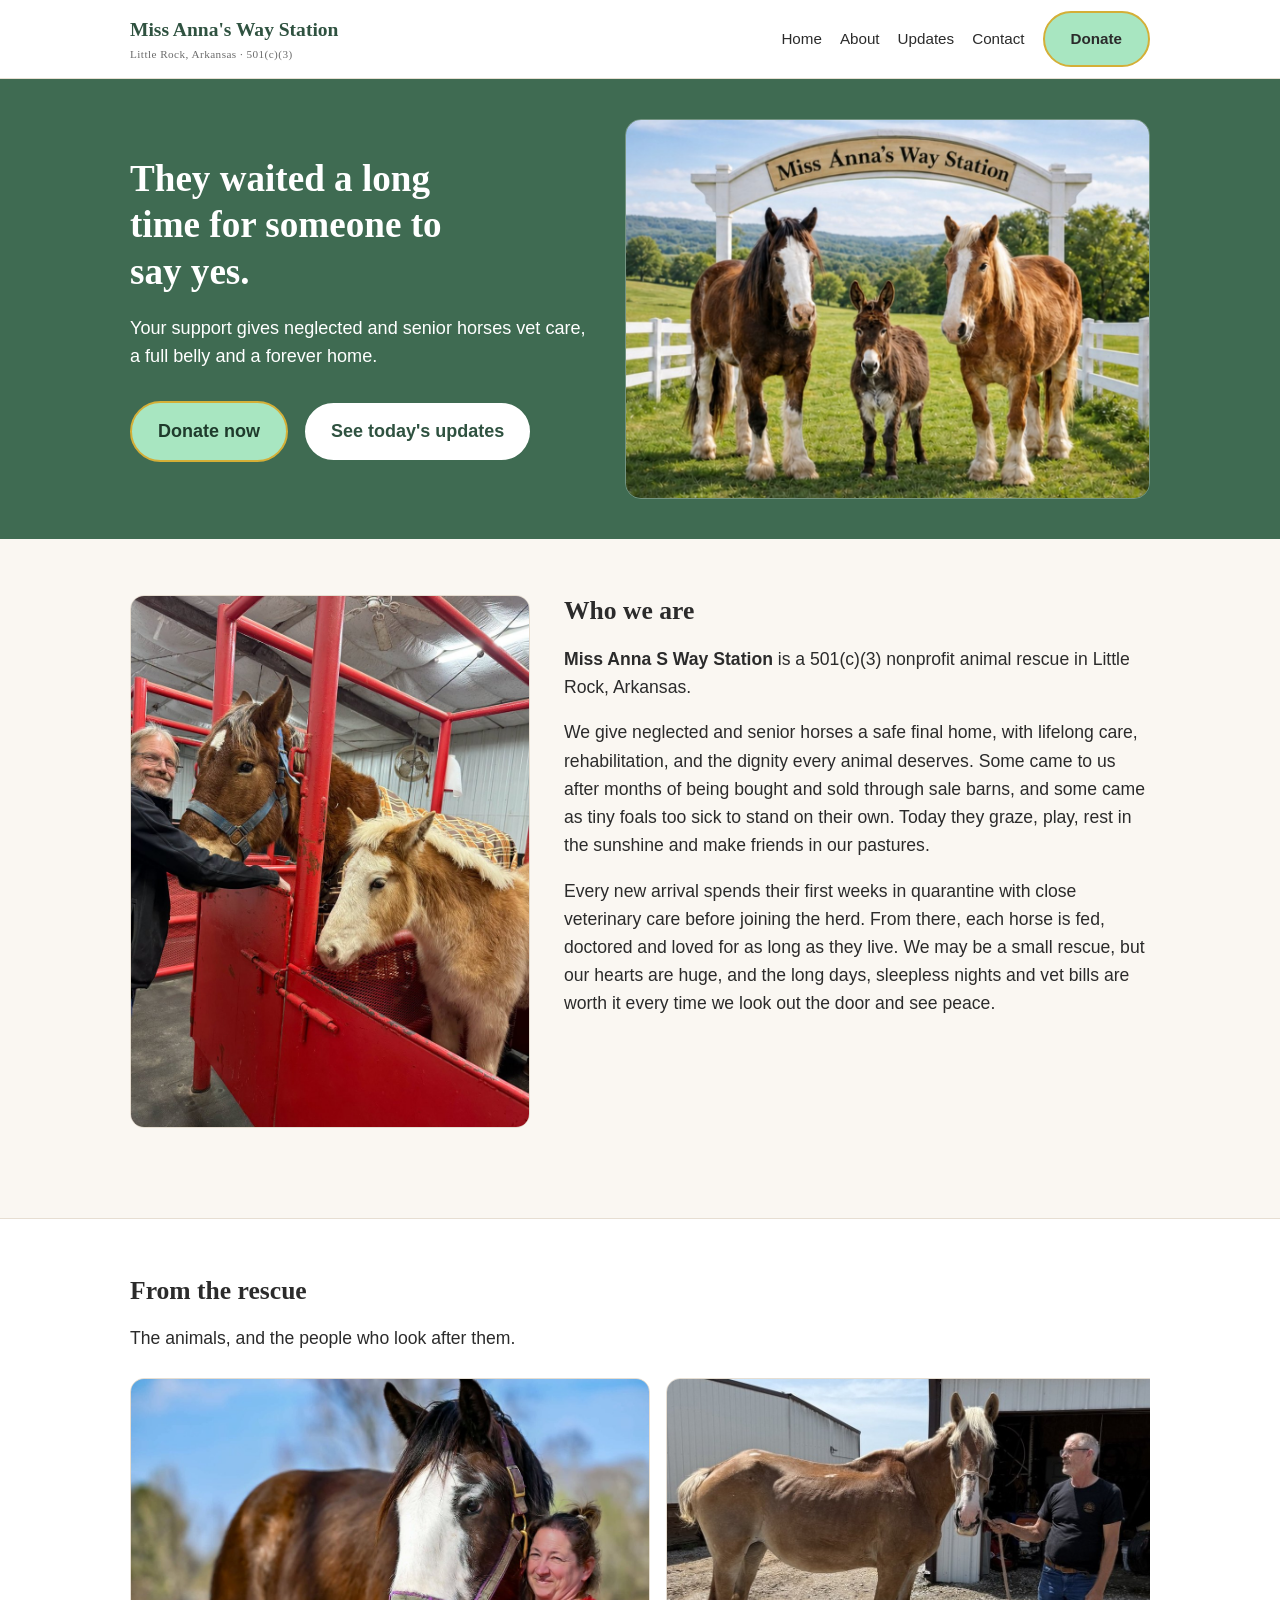
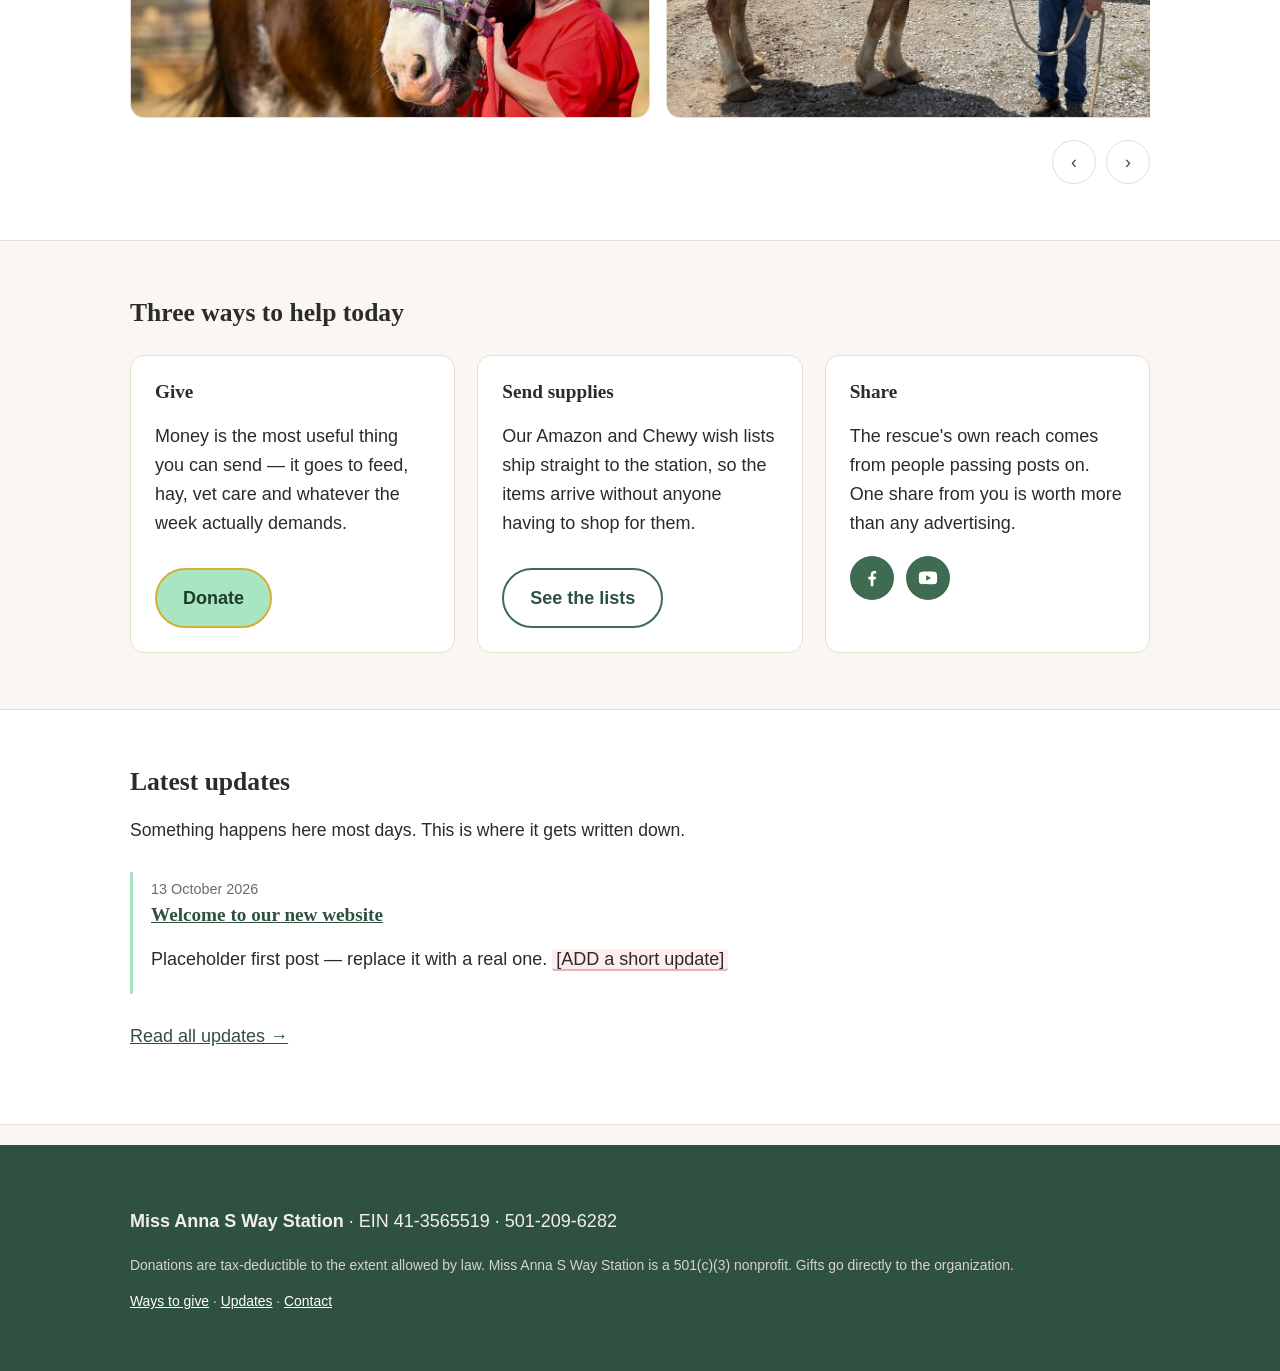
==== index.html @ 7ca81d68 "Add YouTube icon to Share card" ====
<!DOCTYPE html>
<html lang="en">
<head>
<meta charset="utf-8">
<meta name="viewport" content="width=device-width, initial-scale=1">
<title>Miss Anna's Way Station - animal rescue in Little Rock, Arkansas</title>
<meta name="description" content="Miss Anna's Way Station is a 501(c)(3) nonprofit animal rescue in Little Rock, Arkansas. Donate, send supplies, or follow our daily updates.">
<meta property="og:type" content="website">
<meta property="og:title" content="Miss Anna's Way Station - animal rescue in Little Rock, Arkansas">
<meta property="og:description" content="Miss Anna's Way Station is a 501(c)(3) nonprofit animal rescue in Little Rock, Arkansas. Donate, send supplies, or follow our daily updates.">
<meta property="og:image" content="https://missannaswaystation.github.io/missannaswaystation/assets/photos/hero-1800.jpg">
<meta property="og:url" content="https://missannaswaystation.github.io/missannaswaystation/index.html">
<meta name="twitter:card" content="summary_large_image">
<link rel="stylesheet" href="assets/style.css">
</head>
<body>

<header class="site">
  <div class="wrap">
    <a class="brand" href="index.html">Miss Anna's Way Station
      <small>Little Rock, Arkansas &middot; 501(c)(3)</small></a>
    <nav class="main">
      <a href="index.html">Home</a>
      <a href="about.html">About</a>
      <a href="updates.html">Updates</a>
      <a href="contact.html">Contact</a>
      <a class="btn btn-donate" href="https://www.paypal.com/donate/?hosted_button_id=DY4ASRAAML26Q">Donate</a>
    </nav>
  </div>
</header>

<div class="hero">
  <div class="wrap hero-grid">
    <div class="hero-copy">
      <h1>They waited a long time for someone to say yes.</h1>
      <p>Your support gives neglected and senior horses vet care, a full belly and a forever home.</p>
      <a class="btn btn-donate" href="https://www.paypal.com/donate/?hosted_button_id=DY4ASRAAML26Q">Donate now</a>
      <a class="btn btn-ghost" href="updates.html">See today's updates</a>
    </div>
    <div class="hero-art">
      <img src="assets/photos/hero-art-1200.jpg"
           srcset="assets/photos/hero-art-600.jpg 600w, assets/photos/hero-art-1200.jpg 1200w"
           sizes="(max-width:820px) 100vw, 55vw" width="1200" height="797"
           alt="The station's gateway: two horses and a miniature donkey standing in front of a white
           archway with a sign that reads Miss Anna's Way Station">
    </div>
  </div>
</div>

<section>
  <div class="wrap">
    <div class="split">
      <img src="assets/photos/at-the-barn-with-the-horses.jpg" width="900" height="1200"
           alt="A man smiling beside two horses inside a red pen in the barn - a brown horse in a blue
           halter and a cream-coloured foal wearing a blanket" loading="lazy">
      <div>
        <h2>Who we are</h2>
      <p class="lead"><strong>Miss Anna S Way Station</strong> is a 501(c)(3) nonprofit animal rescue
      in Little Rock, Arkansas.</p>
      <p class="lead">We give neglected and senior horses a safe final home, with lifelong
      care, rehabilitation, and the dignity every animal deserves. Some came to us after months of being
      bought and sold through sale barns, and some came as tiny foals too sick to stand on their own. Today
      they graze, play, rest in the sunshine and make friends in our pastures.</p>
      <p class="lead">Every new arrival spends their first weeks in quarantine with close veterinary care
      before joining the herd. From there, each horse is fed, doctored and loved for as long as they live.
      We may be a small rescue, but our hearts are huge, and the long days, sleepless nights and vet bills
      are worth it every time we look out the door and see peace.</p>
      </div>
    </div>
  </div>
</section>

<section class="alt">
  <div class="wrap">
    <h2>From the rescue</h2>
    <p class="lead">The animals, and the people who look after them.</p>
    <div class="carousel">
  <div class="rail" id="rail">
    <img src="assets/photos/founder-and-horse.jpg"
         alt="A woman in a red shirt smiling cheek to cheek with a large brown and white horse wearing a purple halter, on a sunny autumn day"
         style="object-position:center 35%" loading="lazy">
    <img src="assets/photos/horse-and-handler.jpg"
         alt="A man in a black shirt holding a lead rope beside a large chestnut draft horse with a flaxen mane, on gravel in front of a metal barn"
         loading="lazy">
    <img src="assets/photos/grazing-in-the-pasture.jpg"
         alt="A chestnut horse with a pale mane grazing head-down in a green pasture, with a white fence and trees behind and a second horse walking out of frame"
         loading="lazy">
    <img src="assets/photos/donkey-selfie.jpg"
         alt="A woman smiling beside a brown donkey with a white muzzle and long upright ears, photographed against a clear blue sky"
         loading="lazy">
    <img src="assets/photos/draft-horse-portrait.jpg"
         alt="A dark brown horse with a wide white face and feathered white legs standing in a paddock, looking at the camera, with a donkey grazing in the background"
         loading="lazy">
    <img src="assets/photos/donkey-feeding.jpg"
         alt="A shaggy grey donkey eating from the ground beside a black feed tub, with a horse's legs nearby"
         loading="lazy">
    <img src="assets/photos/man-and-draft-horse-at-the-barn.jpg"
         alt="A man standing beside a large dark brown draft horse with a white face and feathered legs, in front of a corrugated barn"
         loading="lazy">
    <img src="assets/photos/horse-at-the-fence.jpg"
         alt="A big brown and white draft horse wearing a purple halter, leaning its head over a white fence on a bright day"
         loading="lazy">
    <img src="assets/photos/girl-and-draft-horse.jpg"
         alt="A young woman holding a lead rope beside a large dark brown draft horse with white legs, in golden late-afternoon light beside a pond"
         loading="lazy">
    <img src="assets/photos/feeding-time-in-the-pasture.jpg"
         alt="Two horses grazing in a green pasture while a man in a blue shirt walks behind them carrying a lead rope"
         loading="lazy">
  </div>
  <div class="rail-nav">
    <button type="button" aria-label="Previous photo" onclick="railBy(-1)">&#8249;</button>
    <button type="button" aria-label="Next photo" onclick="railBy(1)">&#8250;</button>
  </div>
</div>
<script>
function railBy(dir){
  var r = document.getElementById('rail');
  var step = r.querySelector('img') ? r.querySelector('img').clientWidth + 16 : 400;
  r.scrollBy({left: dir * step, behavior: 'smooth'});
}
</script>
  </div>
</section>

<section>
  <div class="wrap">
    <h2>Three ways to help today</h2>
    <div class="cards">
      <div class="card">
        <h3>Give</h3>
        <p>Money is the most useful thing you can send &mdash; it goes to feed, hay, vet care and
        whatever the week actually demands.</p>
        <a class="btn btn-donate" href="https://www.paypal.com/donate/?hosted_button_id=DY4ASRAAML26Q">Donate</a>
      </div>
      <div class="card">
        <h3>Send supplies</h3>
        <p>Our Amazon and Chewy wish lists ship straight to the station, so the items arrive
        without anyone having to shop for them.</p>
        <a class="btn btn-ghost" href="donate.html">See the lists</a>
      </div>
      <div class="card">
        <h3>Share</h3>
        <p>The rescue's own reach comes from people passing posts on. One share from you is worth
        more than any advertising.</p>
        <div class="social" style="display:flex;gap:12px;margin-top:12px">
          <a href="https://www.facebook.com/profile.php?id=61579479535291" target="_blank" rel="noopener" aria-label="Miss Anna's Way Station on Facebook"
             style="display:inline-flex;align-items:center;justify-content:center;width:44px;height:44px;border-radius:50%;background:var(--sage);color:#fff">
            <svg width="22" height="22" viewBox="0 0 24 24" fill="currentColor" aria-hidden="true"><path d="M13.5 21v-7.5h2.5l.4-3h-2.9V8.7c0-.9.3-1.5 1.5-1.5h1.5V4.5c-.3 0-1.2-.1-2.2-.1-2.2 0-3.7 1.3-3.7 3.8v2.3H8v3h2.6V21h2.9z"/></svg>
          </a>
          <a href="https://www.youtube.com/@MissAnnasWayStation" target="_blank" rel="noopener" aria-label="Miss Anna's Way Station on YouTube"
             style="display:inline-flex;align-items:center;justify-content:center;width:44px;height:44px;border-radius:50%;background:var(--sage);color:#fff">
            <svg width="22" height="22" viewBox="0 0 24 24" fill="currentColor" aria-hidden="true"><path fill-rule="evenodd" d="M21.6 7.2a2.5 2.5 0 0 0-1.8-1.8C18.2 5 12 5 12 5s-6.2 0-7.8.4a2.5 2.5 0 0 0-1.8 1.8C2 8.8 2 12 2 12s0 3.2.4 4.8a2.5 2.5 0 0 0 1.8 1.8C5.8 19 12 19 12 19s6.2 0 7.8-.4a2.5 2.5 0 0 0 1.8-1.8c.4-1.6.4-4.8.4-4.8s0-3.2-.4-4.8zM10 15.1V8.9l5.3 3.1L10 15.1z"/></svg>
          </a>
        </div>
      </div>
    </div>
  </div>
</section>

<section class="alt">
  <div class="wrap">
    <h2>Latest updates</h2>
    <p class="lead">Something happens here most days. This is where it gets written down.</p>
    <div class="post">
      <time datetime="2026-10-13">13 October 2026</time>
      <h3><a href="updates/2026-10-13-welcome.html">Welcome to our new website</a></h3>
      <p>Placeholder first post &mdash; replace it with a real one. <span class="editable">[ADD a
      short update]</span></p>
    </div>
    <p><a href="updates.html">Read all updates &rarr;</a></p>
  </div>
</section>


<footer class="site">
  <div class="wrap">
    <p><strong>Miss Anna S Way Station</strong> &middot; EIN 41-3565519 &middot; 501-209-6282</p>
    <p class="small">Donations are tax-deductible to the extent allowed by law. Miss Anna S Way Station is a
    501(c)(3) nonprofit. Gifts go directly to the organization.</p>
    <p class="small"><a href="donate.html">Ways to give</a> &middot;
    <a href="updates.html">Updates</a> &middot; <a href="contact.html">Contact</a></p>
  </div>
</footer>

</body>
</html>
---- assets/style.css ----
/* Miss Anna's Way Station - one stylesheet for the whole site.
   Colours: sage green + mint on cream. Edit the values below to re-skin. */
:root{
  --sage:#3f6b52; --sage-dark:#2f5240; --clay:#a8e6c1; --clay-dark:#8fd9ad;
  --cream:#faf7f2; --ink:#2b2b2b; --muted:#6b6b6b; --line:#e6ded2;
}
*{box-sizing:border-box}
body{margin:0;background:var(--cream);color:var(--ink);font-size:18px;line-height:1.6;
  font-family:-apple-system,"Segoe UI",Roboto,Helvetica,Arial,sans-serif}
h1,h2,h3{font-family:Georgia,Cambria,serif;line-height:1.25;margin:0 0 .5em}
h1{font-size:2.1rem} h2{font-size:1.6rem} h3{font-size:1.2rem}
a{color:var(--sage-dark)}
img{max-width:100%}
.wrap{max-width:1060px;margin:0 auto;padding:0 20px}
header.site{position:sticky;top:0;z-index:50;background:#fff;border-bottom:1px solid var(--line)}
header.site .wrap{display:flex;align-items:center;gap:18px;flex-wrap:wrap;min-height:78px}
.brand{margin-right:auto;text-decoration:none;color:var(--sage-dark);font-family:Georgia,serif;
  font-size:1.22rem;font-weight:700}
.brand small{display:block;font:inherit;font-size:.7rem;font-weight:400;color:var(--muted);letter-spacing:.04em}
nav.main{display:flex;align-items:center;gap:18px;flex-wrap:wrap}
nav.main a{text-decoration:none;color:var(--ink);font-size:.95rem}
nav.main a:hover{color:var(--sage)}
.btn{display:inline-block;padding:14px 26px;border-radius:999px;text-decoration:none;
  font-weight:700;border:2px solid transparent}
.btn-donate{background:var(--clay);color:#1f3b2c;border-color:#d4af37}
.btn-donate:hover{background:var(--clay-dark)}
.btn-ghost{border-color:var(--sage);color:var(--sage-dark);background:#fff}
.hero{background:var(--sage);color:#fff;padding:40px 0}
.hero-grid{display:grid;grid-template-columns:minmax(300px,45%) 1fr;gap:36px;align-items:center}
.hero-art img{display:block;width:100%;height:clamp(260px,30vw,380px);object-fit:cover;
  object-position:right center;border-radius:16px;border:1px solid rgba(255,255,255,.28)}
@media(max-width:820px){.hero-grid{grid-template-columns:1fr;gap:24px}.hero-art img{height:auto}.hero-art{order:-1}}
.hero h1{color:#fff;font-size:clamp(1.7rem,2.9vw,2.4rem);max-width:20ch}
.hero p{font-size:1.13rem;max-width:48ch}
.hero .btn{margin-top:12px;margin-right:10px}
section{padding:56px 0}
section.alt{background:#fff;border-top:1px solid var(--line);border-bottom:1px solid var(--line)}
.lead{font-size:1.1rem;max-width:62ch}
.split{display:grid;grid-template-columns:minmax(240px,400px) 1fr;gap:34px;align-items:start;margin-bottom:34px}
.split img{width:100%;height:auto;border-radius:14px;border:1px solid var(--line)}
@media(max-width:780px){.split{grid-template-columns:1fr}}
.cards{display:grid;gap:22px;margin-top:26px;grid-template-columns:repeat(auto-fit,minmax(250px,1fr))}
.card{background:#fff;border:1px solid var(--line);border-radius:14px;padding:24px}
.card .btn{margin-top:12px}
.carousel{margin-top:26px}
.rail{display:flex;gap:16px;overflow-x:auto;padding-bottom:10px;scroll-snap-type:x mandatory}
.rail img{flex:0 0 auto;width:min(78vw,520px);height:340px;object-fit:cover;border-radius:14px;
  border:1px solid var(--line);background:#e9e2d6;scroll-snap-align:start}
.rail-nav{display:flex;justify-content:flex-end;gap:10px;margin-top:12px}
.rail-nav button{width:44px;height:44px;border-radius:50%;border:1px solid var(--line);background:#fff;
  color:var(--sage-dark);font-size:1.1rem;cursor:pointer}
.give{display:grid;gap:18px;margin-top:24px}
.give-item{display:grid;gap:16px;align-items:center;grid-template-columns:1fr auto;background:#fff;
  border:1px solid var(--line);border-radius:14px;padding:24px}
.give-item p{margin:.3em 0 0;color:var(--muted);font-size:.97rem}
.give-item .tag{font-size:.78rem;text-transform:uppercase;letter-spacing:.08em;color:var(--clay)}
@media(max-width:640px){.hero h1{font-size:2rem}.give-item{grid-template-columns:1fr}}
.post{border-left:3px solid var(--clay);padding:2px 0 2px 18px;margin:28px 0}
.post time{color:var(--muted);font-size:.9rem}
footer.site{background:var(--sage-dark);color:#f3efe7;padding:44px 0;margin-top:20px}
footer.site a{color:#fff}
footer.site .small{font-size:.87rem;color:#d9d3c7}
.note{background:#fff6ea;border:1px solid #f0d9bd;border-radius:12px;padding:16px 18px;
  color:#6a4a24;font-size:.92rem;margin:20px 0}
/* anything wrapped in .editable is wording we still need from the organization.
   It shows up pink so it is impossible to publish by accident. */
.editable{background:#ffecec;border-bottom:2px solid #e3b3b3;border-radius:3px;padding:0 4px}
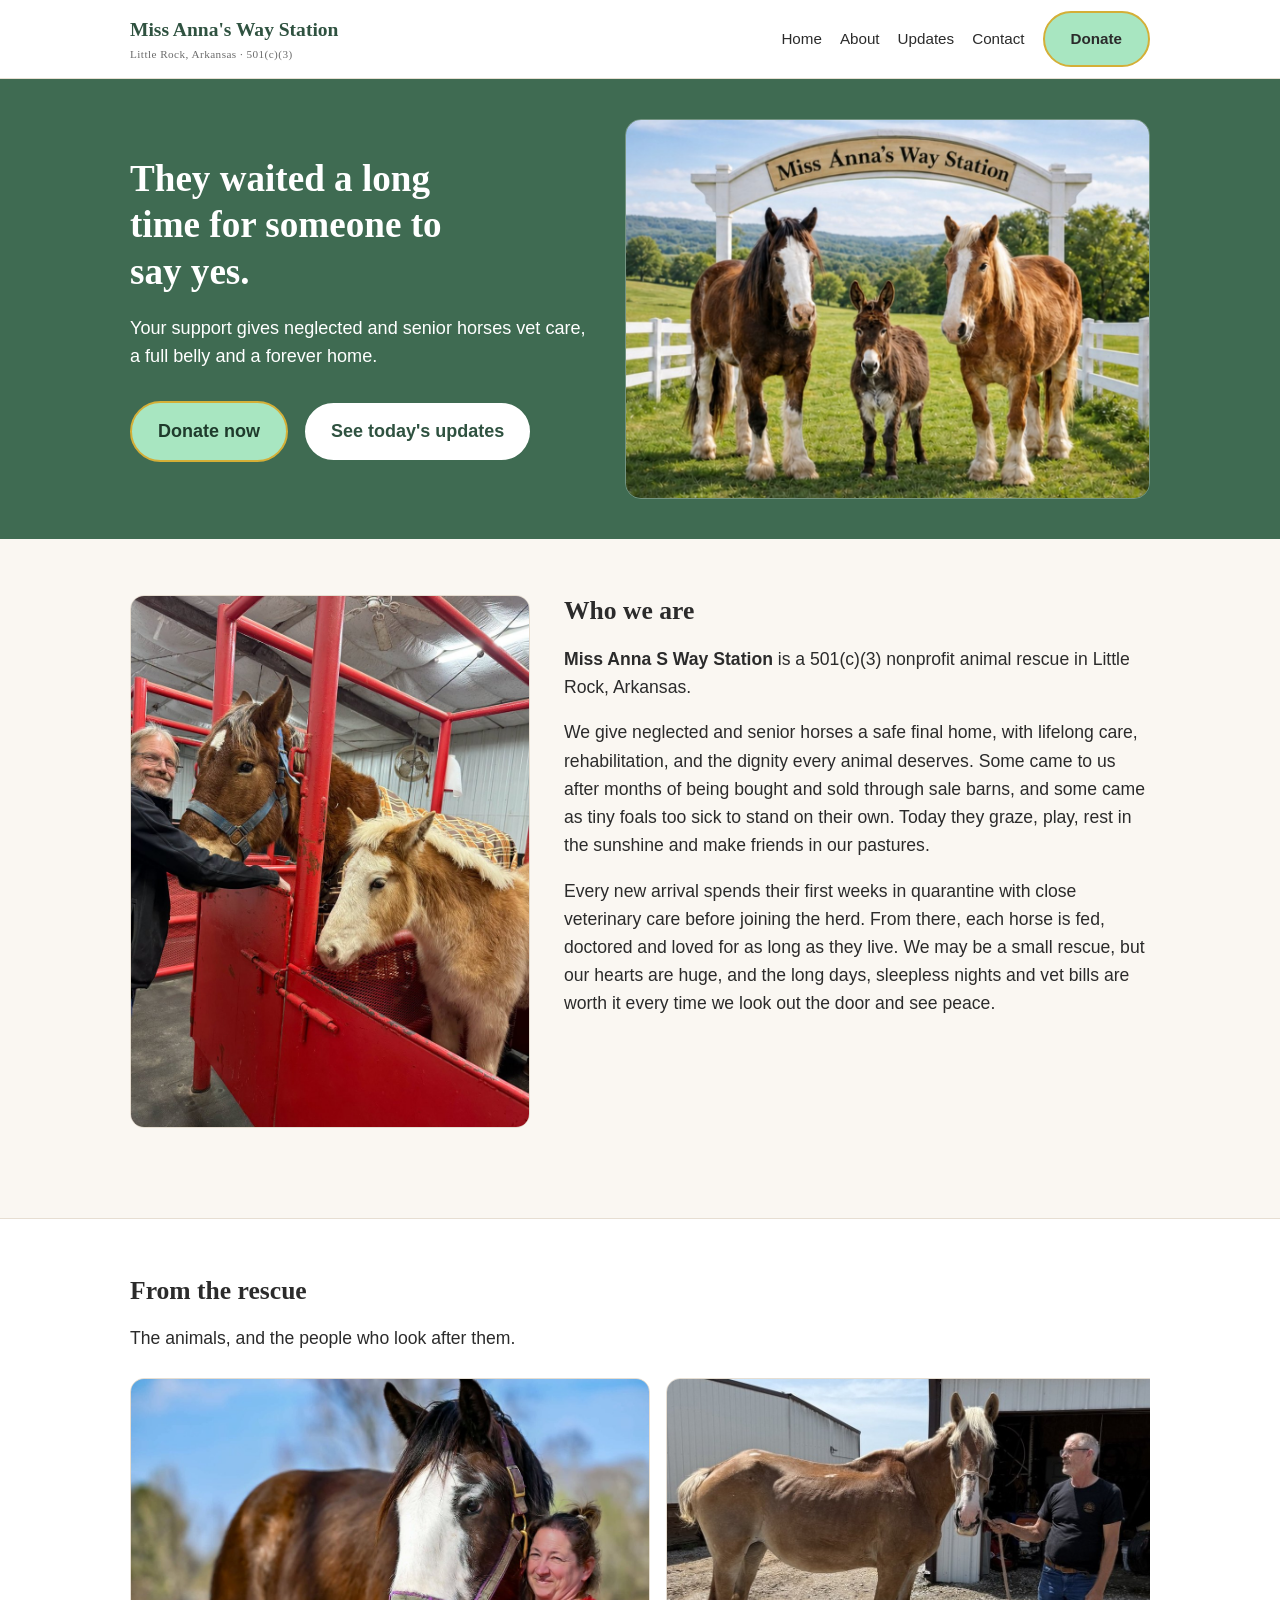
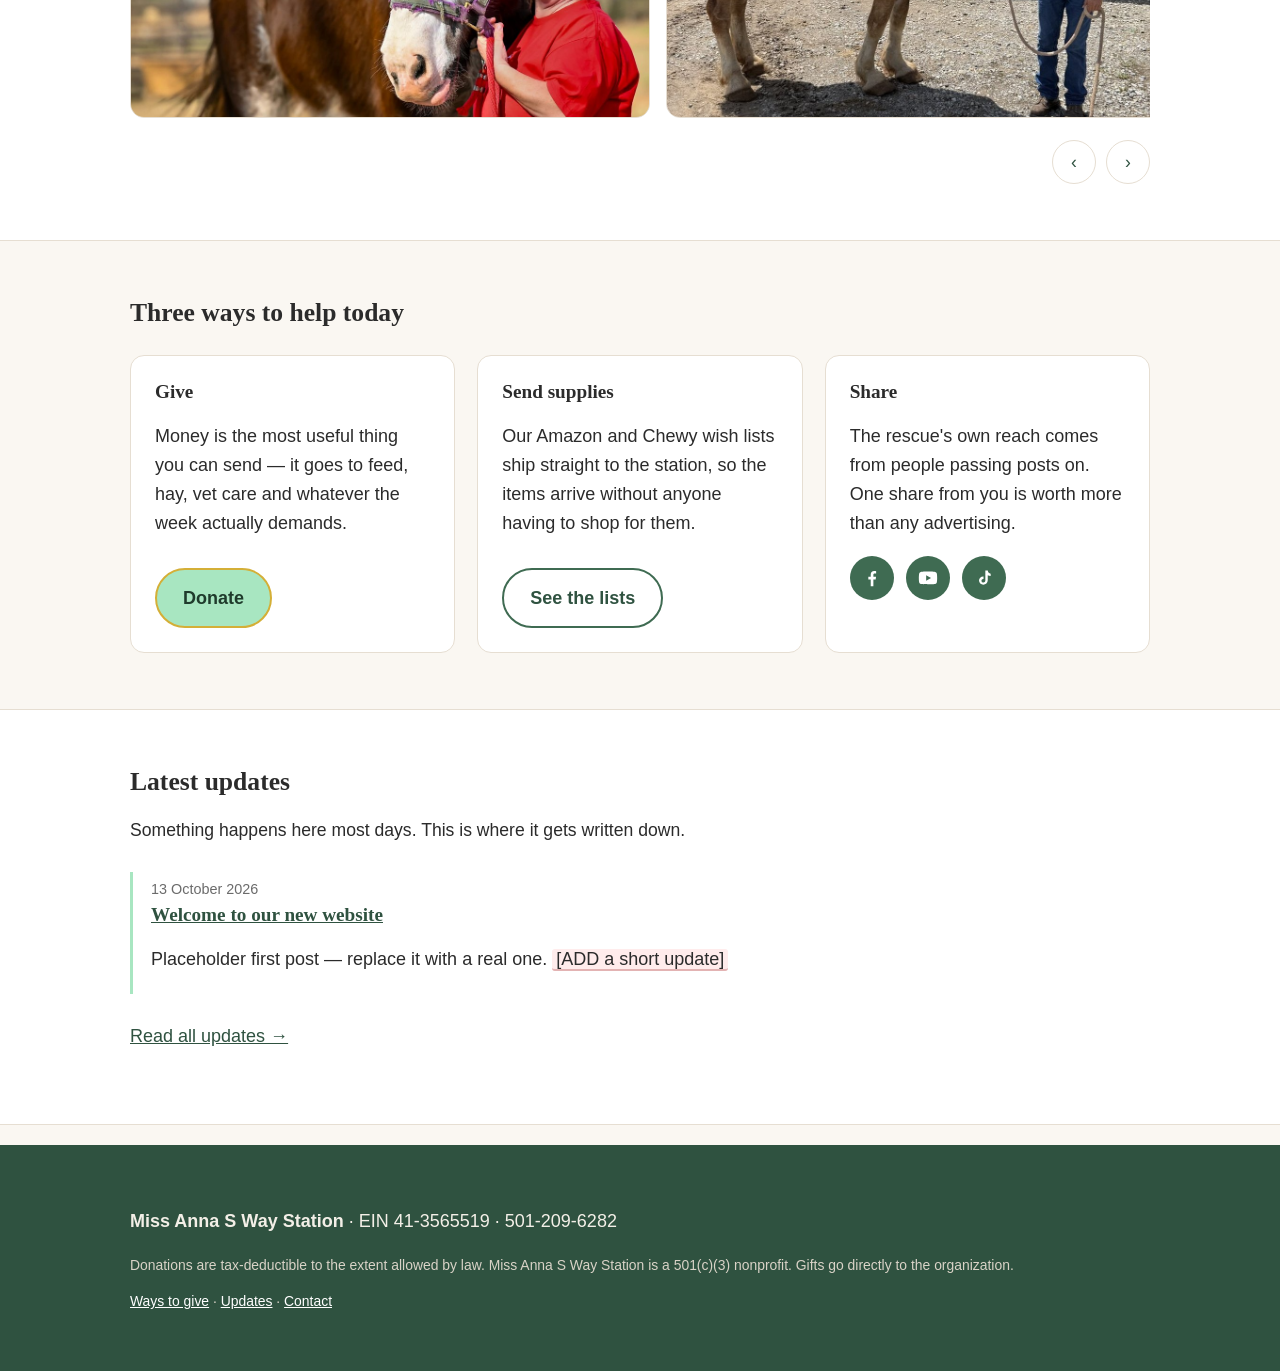
==== commit a03ea0ae: "Add TikTok icon to Share card" ====
--- a/index.html
+++ b/index.html
@@ -151,6 +151,10 @@
              style="display:inline-flex;align-items:center;justify-content:center;width:44px;height:44px;border-radius:50%;background:var(--sage);color:#fff">
             <svg width="22" height="22" viewBox="0 0 24 24" fill="currentColor" aria-hidden="true"><path fill-rule="evenodd" d="M21.6 7.2a2.5 2.5 0 0 0-1.8-1.8C18.2 5 12 5 12 5s-6.2 0-7.8.4a2.5 2.5 0 0 0-1.8 1.8C2 8.8 2 12 2 12s0 3.2.4 4.8a2.5 2.5 0 0 0 1.8 1.8C5.8 19 12 19 12 19s6.2 0 7.8-.4a2.5 2.5 0 0 0 1.8-1.8c.4-1.6.4-4.8.4-4.8s0-3.2-.4-4.8zM10 15.1V8.9l5.3 3.1L10 15.1z"/></svg>
           </a>
+          <a href="https://www.tiktok.com/@missannaswaystation" target="_blank" rel="noopener" aria-label="Miss Anna's Way Station on TikTok"
+             style="display:inline-flex;align-items:center;justify-content:center;width:44px;height:44px;border-radius:50%;background:var(--sage);color:#fff">
+            <svg width="20" height="20" viewBox="0 0 24 24" fill="currentColor" aria-hidden="true"><path d="M16.5 3c.3 2.1 1.6 3.6 3.5 3.8v2.9c-1.3 0-2.5-.4-3.5-1v6.1c0 3.1-2.5 5.2-5.3 5.2S6 17.9 6 15.1s2.4-5.1 5.4-4.9v3a2.2 2.2 0 0 0-2.5 2 2.3 2.3 0 0 0 2.4 2.2c1.3 0 2.3-1 2.3-2.4V3h2.9z"/></svg>
+          </a>
         </div>
       </div>
     </div>
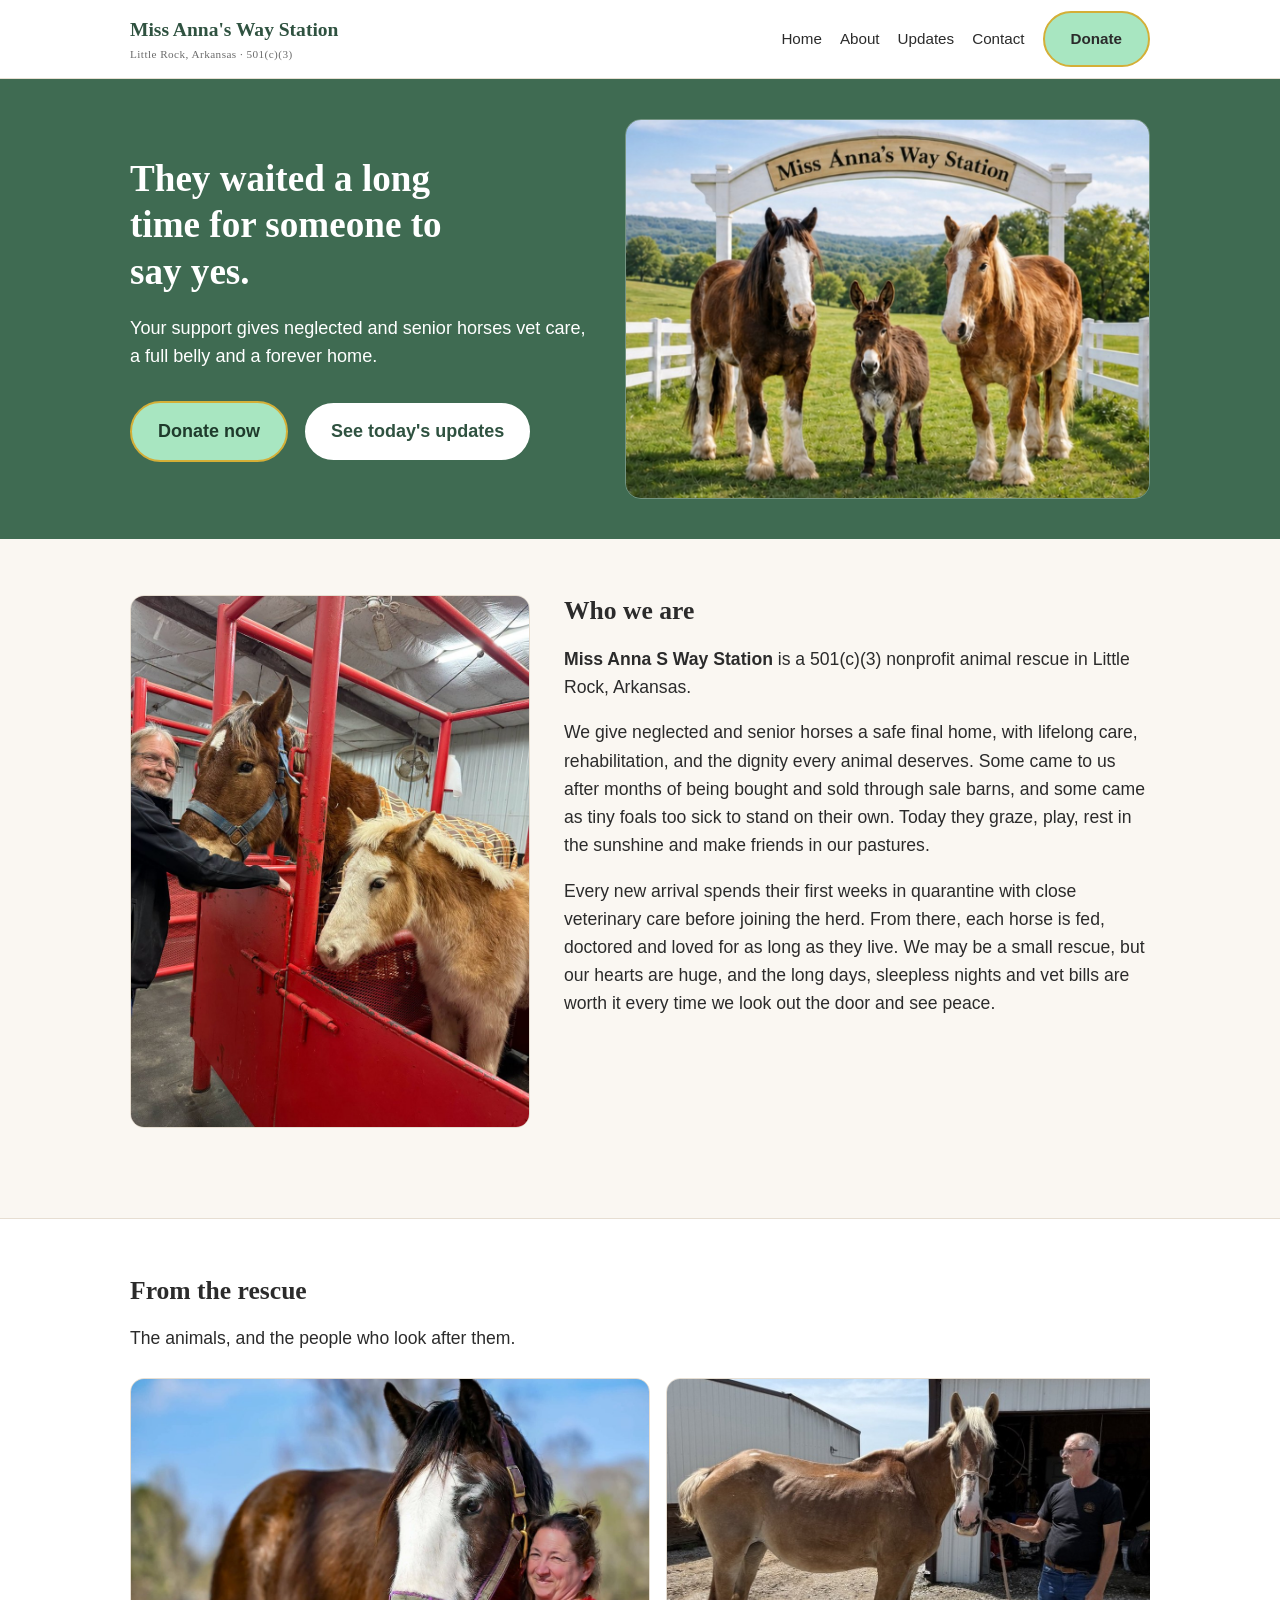
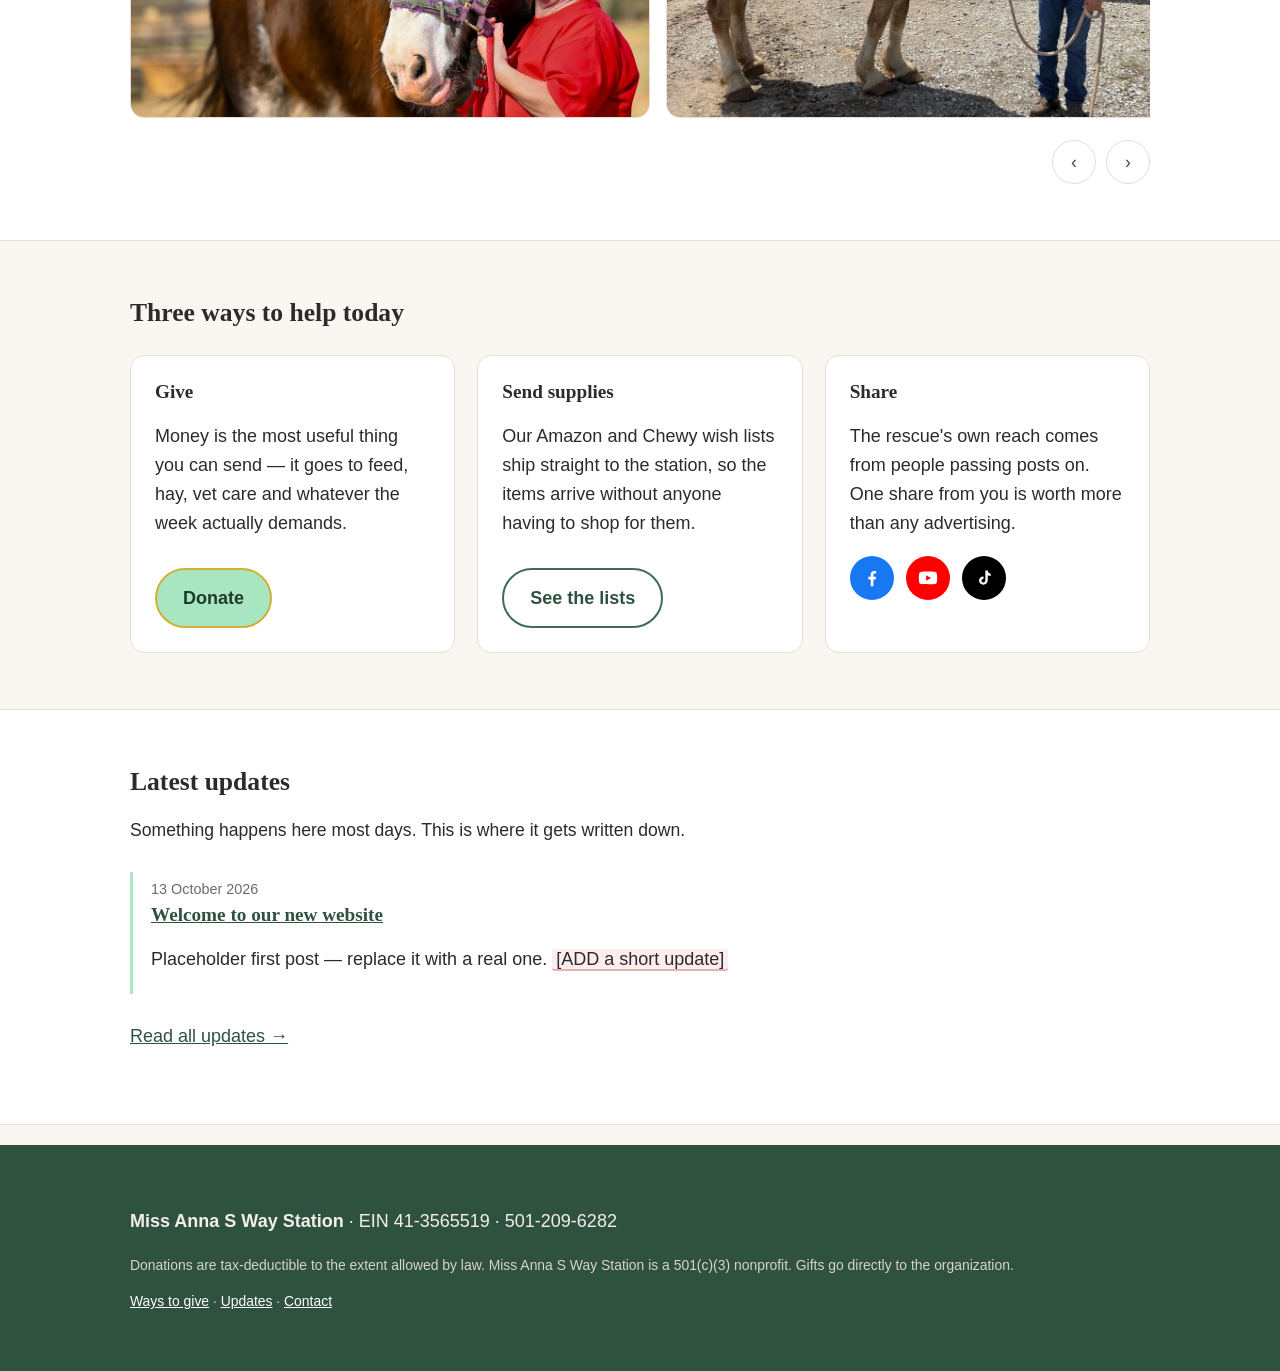
==== commit ec7ec20f: "Use brand colors for social icons" ====
--- a/index.html
+++ b/index.html
@@ -144,15 +144,15 @@
         more than any advertising.</p>
         <div class="social" style="display:flex;gap:12px;margin-top:12px">
           <a href="https://www.facebook.com/profile.php?id=61579479535291" target="_blank" rel="noopener" aria-label="Miss Anna's Way Station on Facebook"
-             style="display:inline-flex;align-items:center;justify-content:center;width:44px;height:44px;border-radius:50%;background:var(--sage);color:#fff">
+             style="display:inline-flex;align-items:center;justify-content:center;width:44px;height:44px;border-radius:50%;background:#1877F2;color:#fff">
             <svg width="22" height="22" viewBox="0 0 24 24" fill="currentColor" aria-hidden="true"><path d="M13.5 21v-7.5h2.5l.4-3h-2.9V8.7c0-.9.3-1.5 1.5-1.5h1.5V4.5c-.3 0-1.2-.1-2.2-.1-2.2 0-3.7 1.3-3.7 3.8v2.3H8v3h2.6V21h2.9z"/></svg>
           </a>
           <a href="https://www.youtube.com/@MissAnnasWayStation" target="_blank" rel="noopener" aria-label="Miss Anna's Way Station on YouTube"
-             style="display:inline-flex;align-items:center;justify-content:center;width:44px;height:44px;border-radius:50%;background:var(--sage);color:#fff">
+             style="display:inline-flex;align-items:center;justify-content:center;width:44px;height:44px;border-radius:50%;background:#FF0000;color:#fff">
             <svg width="22" height="22" viewBox="0 0 24 24" fill="currentColor" aria-hidden="true"><path fill-rule="evenodd" d="M21.6 7.2a2.5 2.5 0 0 0-1.8-1.8C18.2 5 12 5 12 5s-6.2 0-7.8.4a2.5 2.5 0 0 0-1.8 1.8C2 8.8 2 12 2 12s0 3.2.4 4.8a2.5 2.5 0 0 0 1.8 1.8C5.8 19 12 19 12 19s6.2 0 7.8-.4a2.5 2.5 0 0 0 1.8-1.8c.4-1.6.4-4.8.4-4.8s0-3.2-.4-4.8zM10 15.1V8.9l5.3 3.1L10 15.1z"/></svg>
           </a>
           <a href="https://www.tiktok.com/@missannaswaystation" target="_blank" rel="noopener" aria-label="Miss Anna's Way Station on TikTok"
-             style="display:inline-flex;align-items:center;justify-content:center;width:44px;height:44px;border-radius:50%;background:var(--sage);color:#fff">
+             style="display:inline-flex;align-items:center;justify-content:center;width:44px;height:44px;border-radius:50%;background:#000000;color:#fff">
             <svg width="20" height="20" viewBox="0 0 24 24" fill="currentColor" aria-hidden="true"><path d="M16.5 3c.3 2.1 1.6 3.6 3.5 3.8v2.9c-1.3 0-2.5-.4-3.5-1v6.1c0 3.1-2.5 5.2-5.3 5.2S6 17.9 6 15.1s2.4-5.1 5.4-4.9v3a2.2 2.2 0 0 0-2.5 2 2.3 2.3 0 0 0 2.4 2.2c1.3 0 2.3-1 2.3-2.4V3h2.9z"/></svg>
           </a>
         </div>
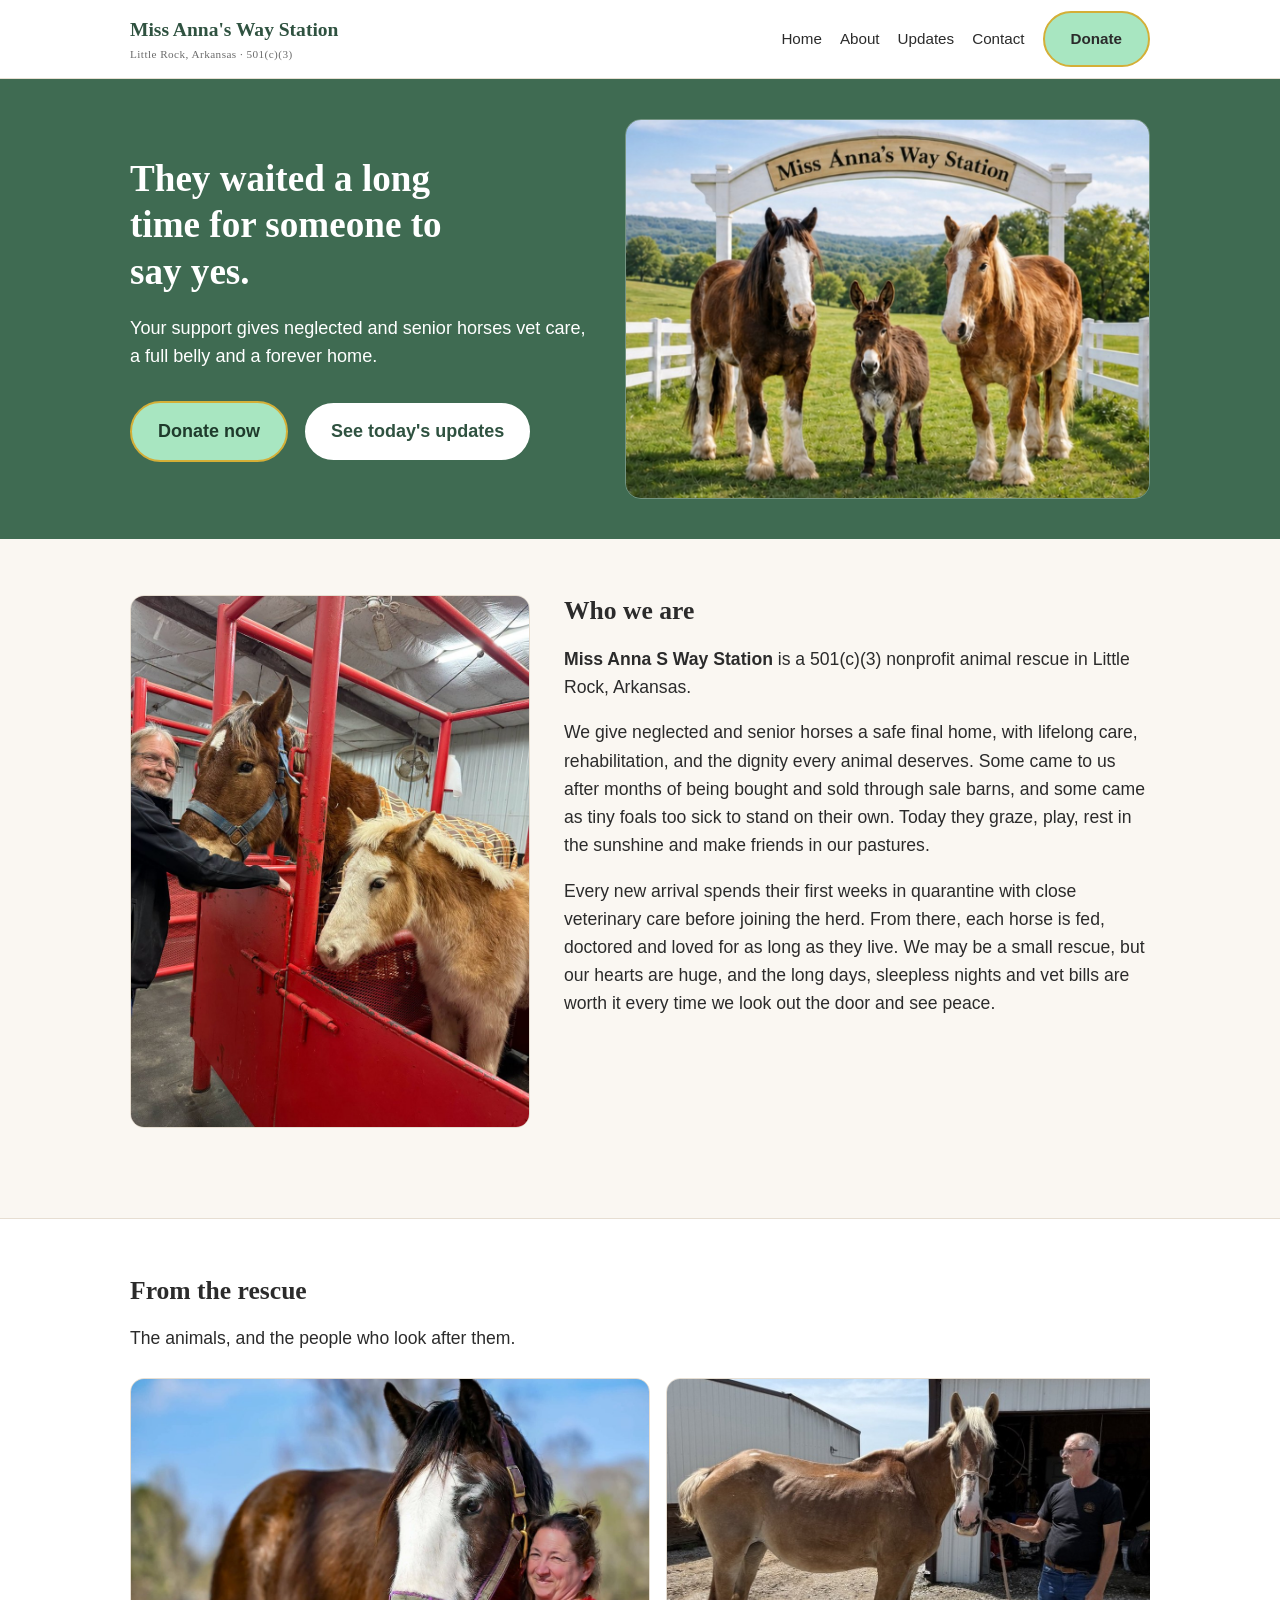
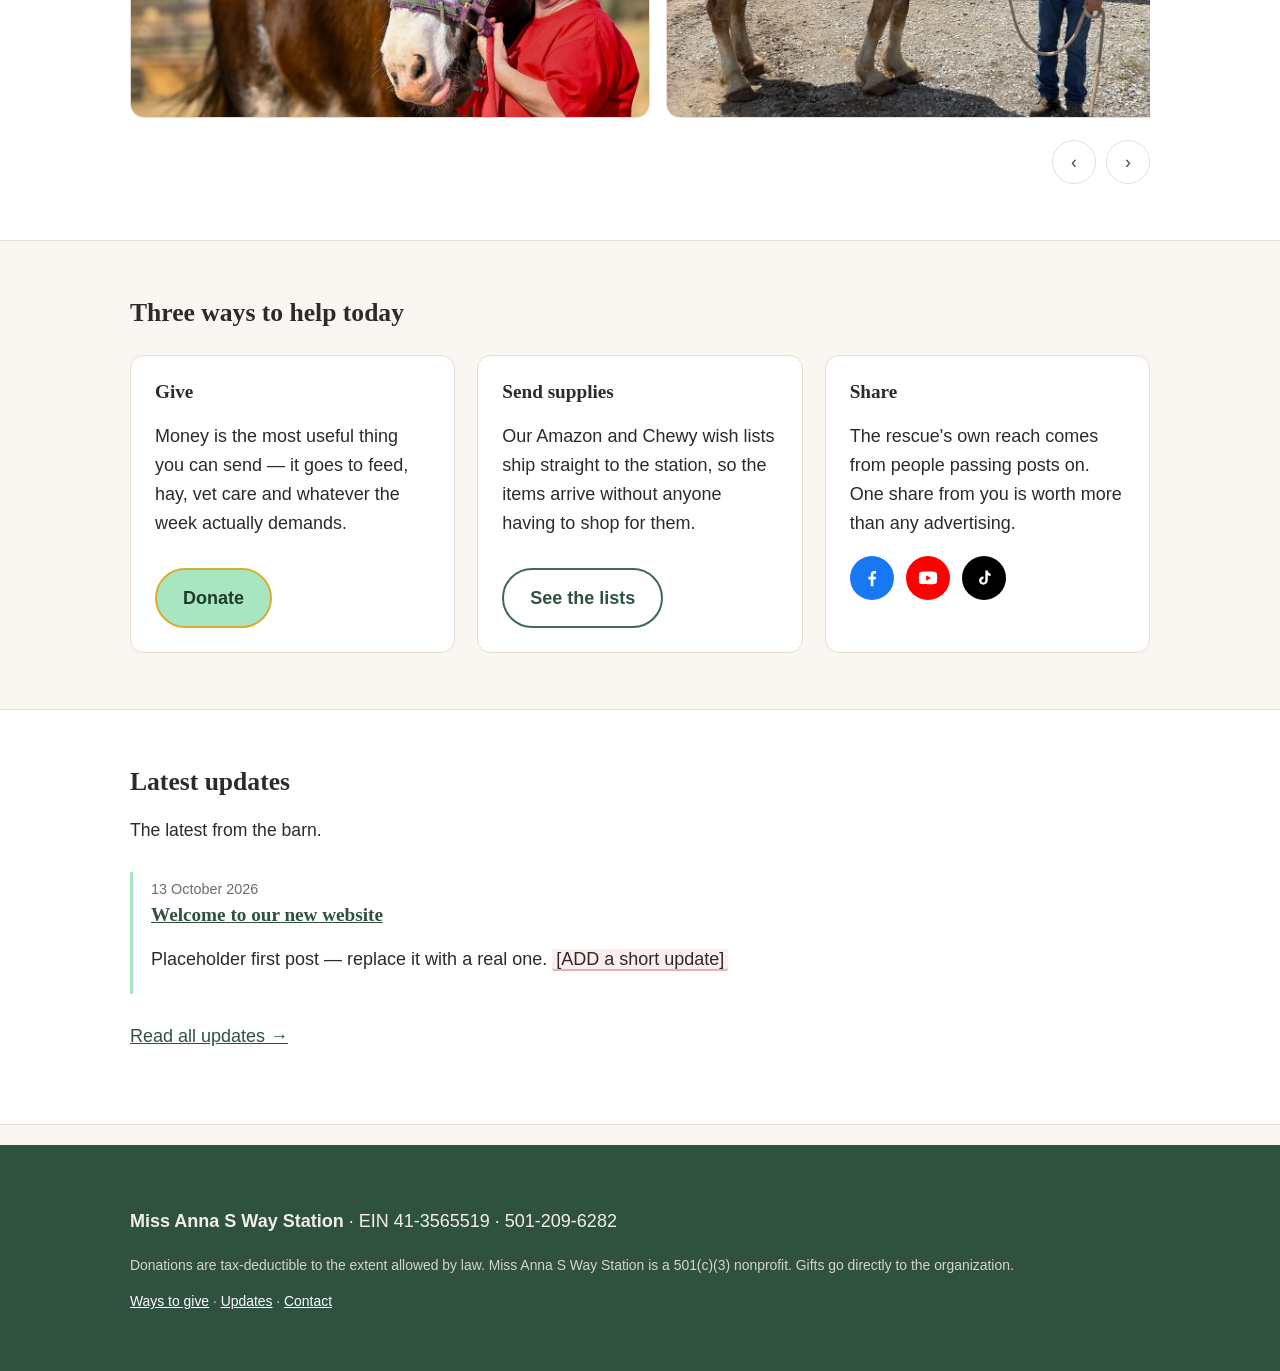
==== commit 98bf6c2f: "Reword Latest updates intro Updated the lead paragraph to reflect the latest updates." ====
--- a/index.html
+++ b/index.html
@@ -164,7 +164,7 @@
 <section class="alt">
   <div class="wrap">
     <h2>Latest updates</h2>
-    <p class="lead">Something happens here most days. This is where it gets written down.</p>
+    <p class="lead">The latest from the barn.</p>
     <div class="post">
       <time datetime="2026-10-13">13 October 2026</time>
       <h3><a href="updates/2026-10-13-welcome.html">Welcome to our new website</a></h3>
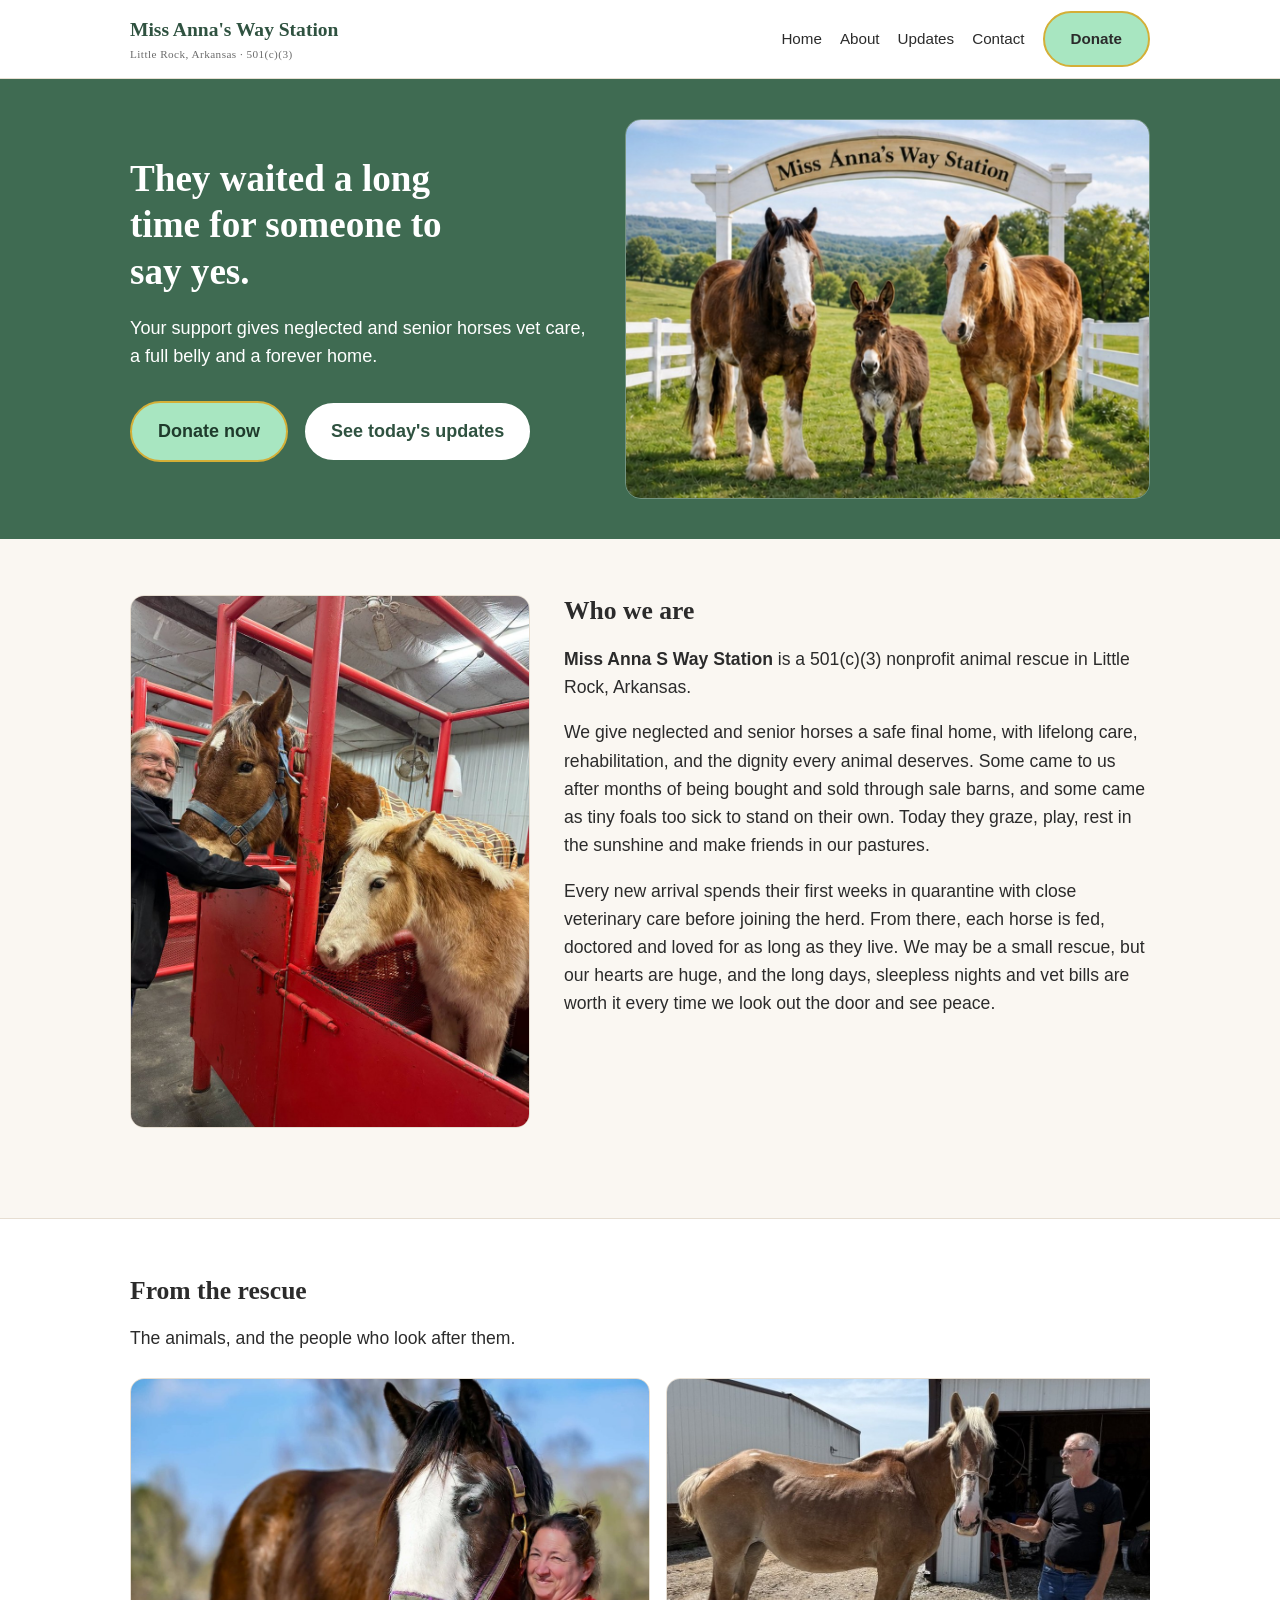
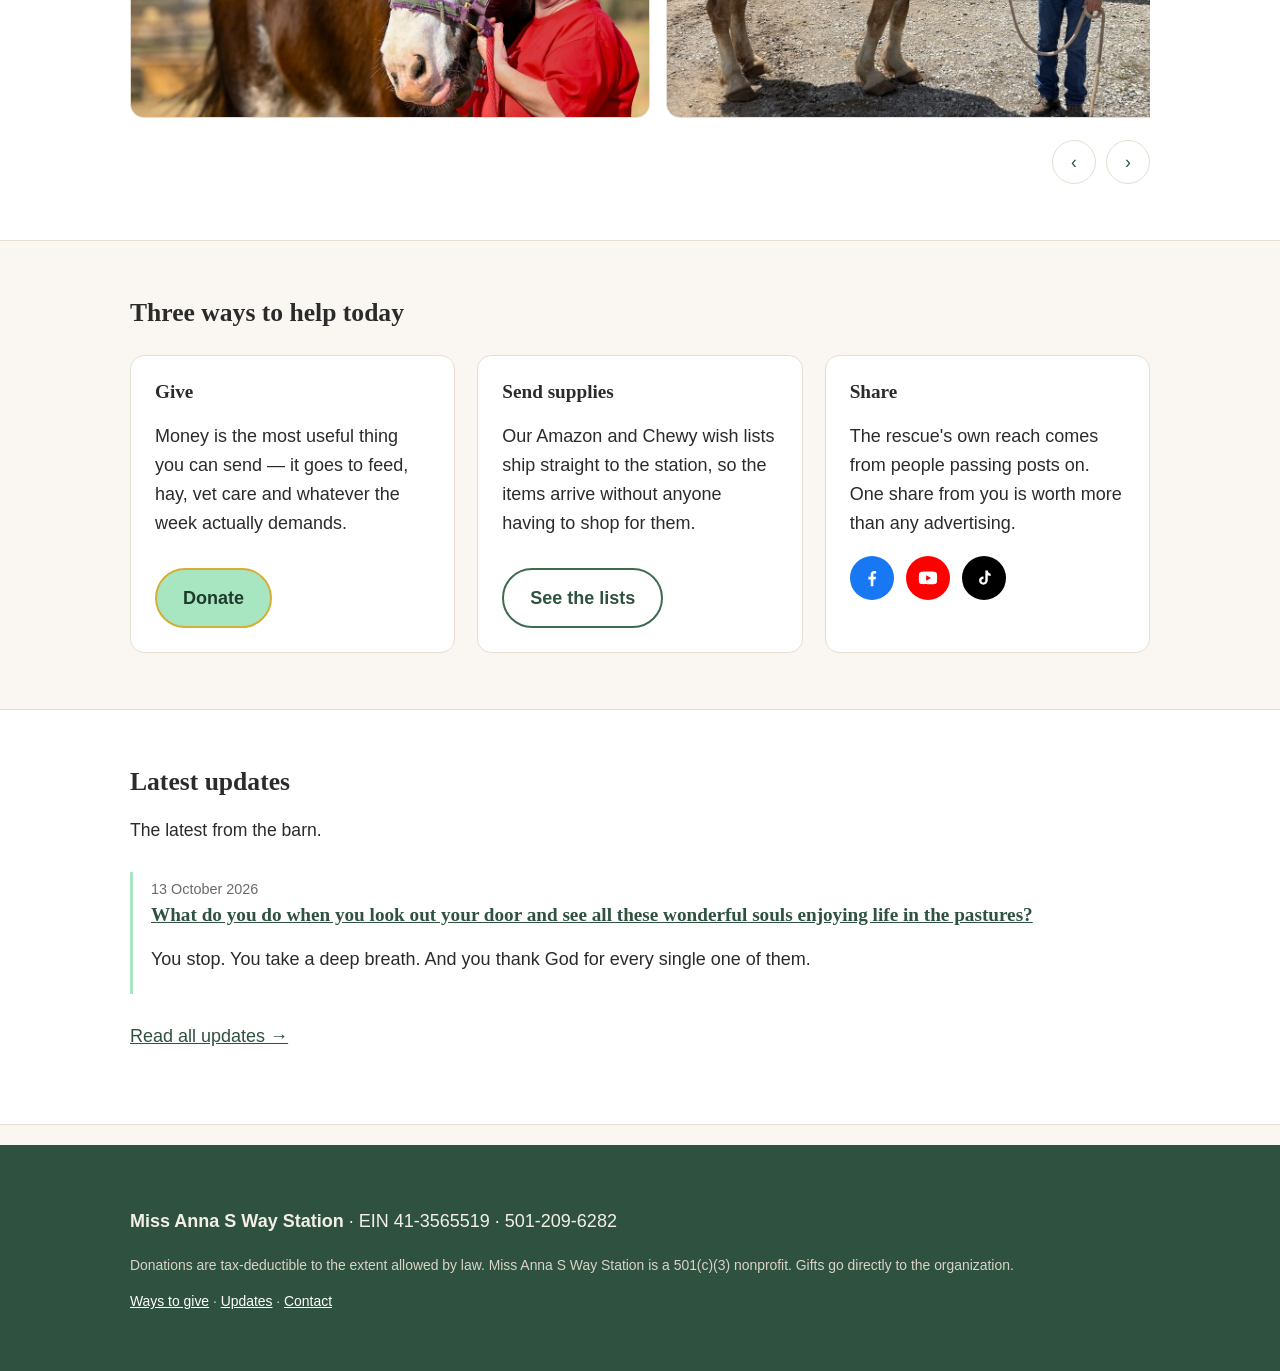
==== commit 3fbdee27: "Add first blog post to homepage and updates list" ====
--- a/index.html
+++ b/index.html
@@ -167,9 +167,8 @@
     <p class="lead">The latest from the barn.</p>
     <div class="post">
       <time datetime="2026-10-13">13 October 2026</time>
-      <h3><a href="updates/2026-10-13-welcome.html">Welcome to our new website</a></h3>
-      <p>Placeholder first post &mdash; replace it with a real one. <span class="editable">[ADD a
-      short update]</span></p>
+      <h3><a href="updates/2026-10-13-look-out-the-door.html">What do you do when you look out your door and see all these wonderful souls enjoying life in the pastures?</a></h3>
+      <p>You stop. You take a deep breath. And you thank God for every single one of them.</p>
     </div>
     <p><a href="updates.html">Read all updates &rarr;</a></p>
   </div>
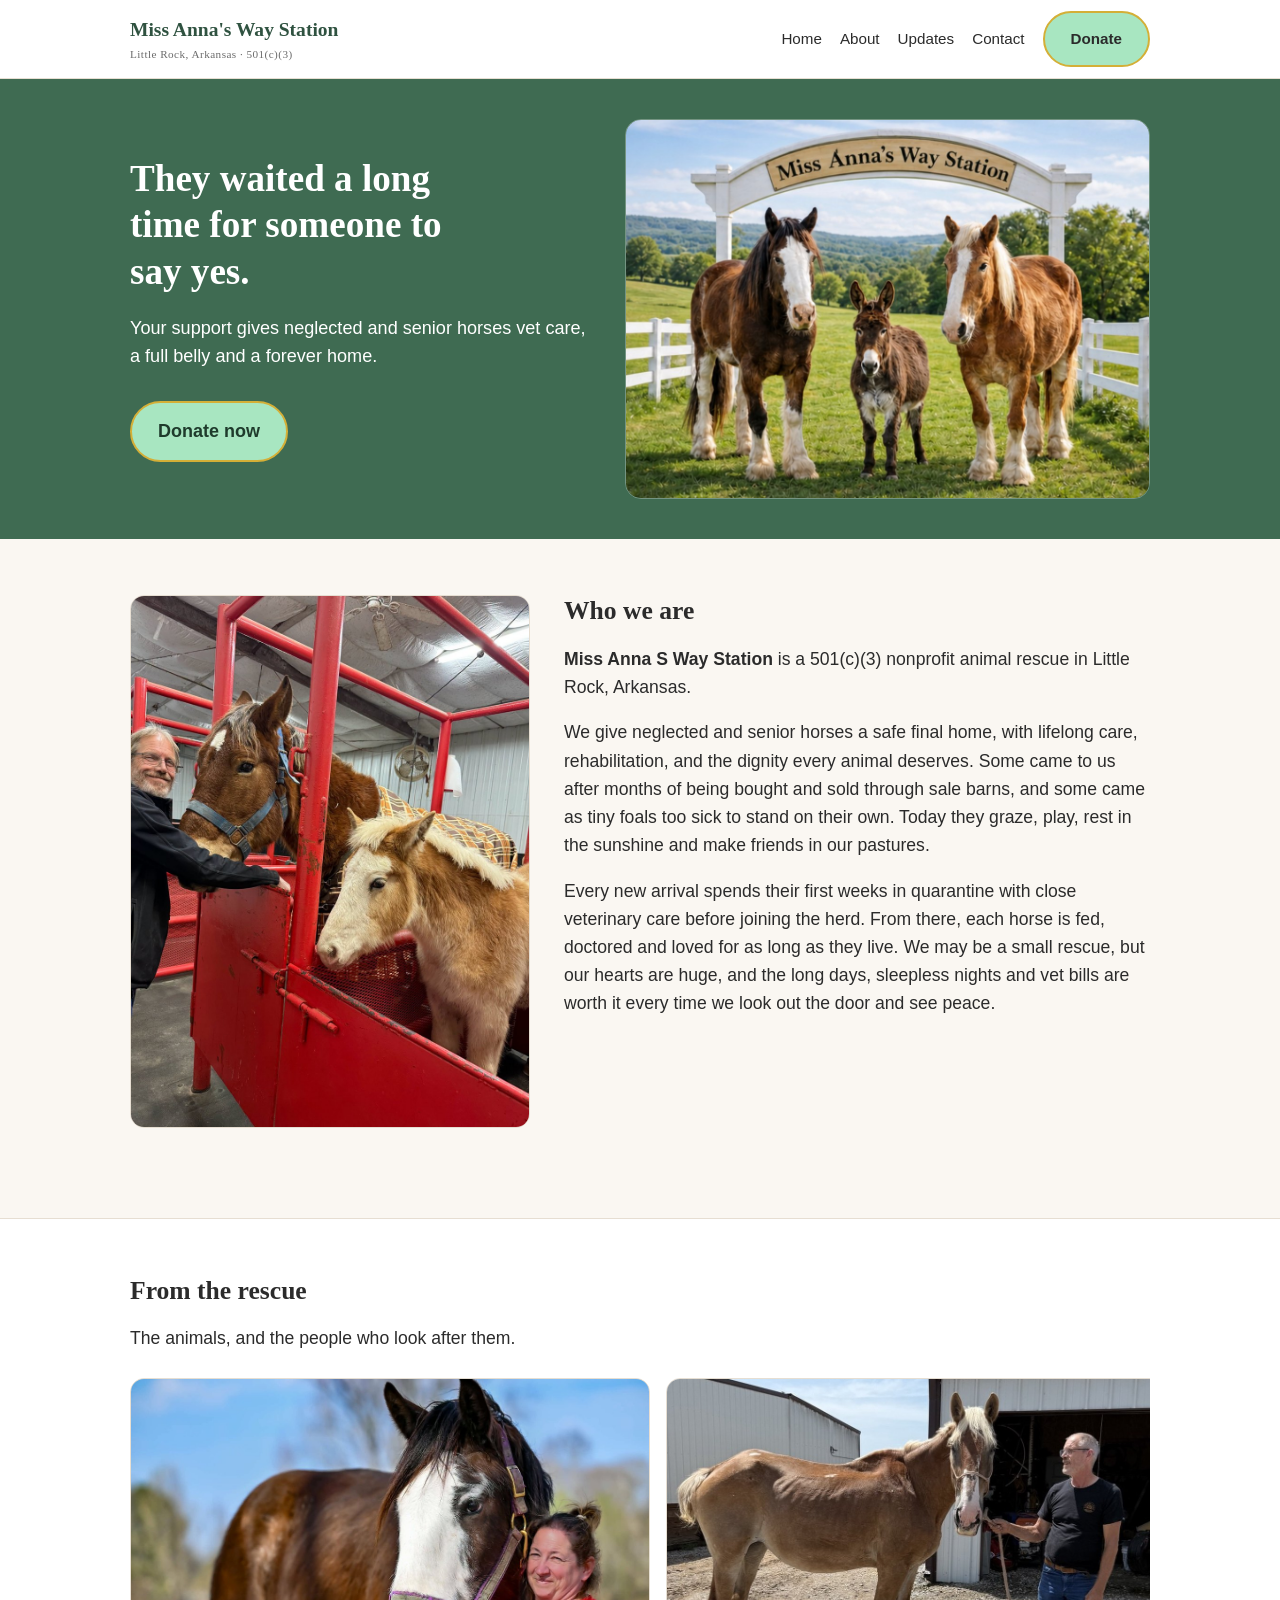
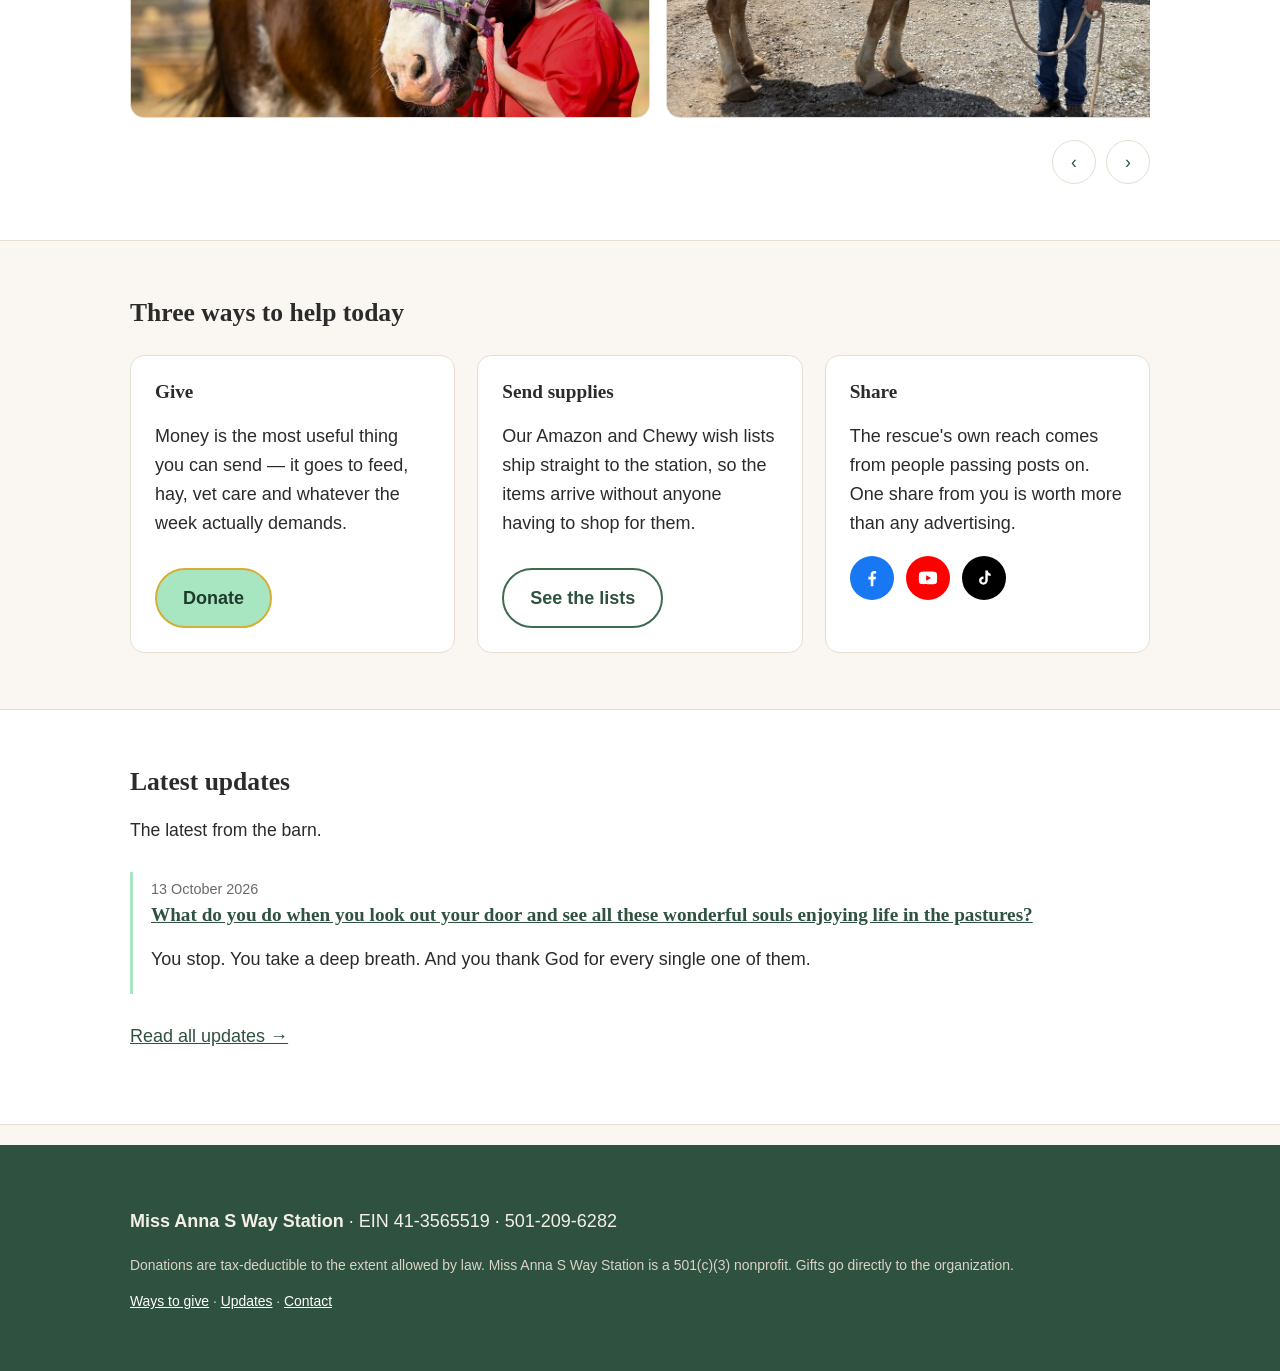
==== commit 12179763: "Remove updates link from hero section Removed the link to today's updates from the hero section." ====
--- a/index.html
+++ b/index.html
@@ -17,14 +17,14 @@
 
 <header class="site">
   <div class="wrap">
-    <a class="brand" href="index.html">Miss Anna's Way Station
+    <a class="brand" href="index.html" target="_blank" rel="noopener">Miss Anna's Way Station
       <small>Little Rock, Arkansas &middot; 501(c)(3)</small></a>
     <nav class="main">
-      <a href="index.html">Home</a>
-      <a href="about.html">About</a>
-      <a href="updates.html">Updates</a>
-      <a href="contact.html">Contact</a>
-      <a class="btn btn-donate" href="https://www.paypal.com/donate/?hosted_button_id=DY4ASRAAML26Q">Donate</a>
+      <a href="index.html" target="_blank" rel="noopener">Home</a>
+      <a href="about.html" target="_blank" rel="noopener">About</a>
+      <a href="updates.html" target="_blank" rel="noopener">Updates</a>
+      <a href="contact.html" target="_blank" rel="noopener">Contact</a>
+      <a class="btn btn-donate" href="https://www.paypal.com/donate/?hosted_button_id=DY4ASRAAML26Q" target="_blank" rel="noopener">Donate</a>
     </nav>
   </div>
 </header>
@@ -34,8 +34,7 @@
     <div class="hero-copy">
       <h1>They waited a long time for someone to say yes.</h1>
       <p>Your support gives neglected and senior horses vet care, a full belly and a forever home.</p>
-      <a class="btn btn-donate" href="https://www.paypal.com/donate/?hosted_button_id=DY4ASRAAML26Q">Donate now</a>
-      <a class="btn btn-ghost" href="updates.html">See today's updates</a>
+      <a class="btn btn-donate" href="https://www.paypal.com/donate/?hosted_button_id=DY4ASRAAML26Q" target="_blank" rel="noopener">Donate now</a>
     </div>
     <div class="hero-art">
       <img src="assets/photos/hero-art-1200.jpg"
@@ -130,13 +129,13 @@
         <h3>Give</h3>
         <p>Money is the most useful thing you can send &mdash; it goes to feed, hay, vet care and
         whatever the week actually demands.</p>
-        <a class="btn btn-donate" href="https://www.paypal.com/donate/?hosted_button_id=DY4ASRAAML26Q">Donate</a>
+        <a class="btn btn-donate" href="https://www.paypal.com/donate/?hosted_button_id=DY4ASRAAML26Q" target="_blank" rel="noopener">Donate</a>
       </div>
       <div class="card">
         <h3>Send supplies</h3>
         <p>Our Amazon and Chewy wish lists ship straight to the station, so the items arrive
         without anyone having to shop for them.</p>
-        <a class="btn btn-ghost" href="donate.html">See the lists</a>
+        <a class="btn btn-ghost" href="donate.html" target="_blank" rel="noopener">See the lists</a>
       </div>
       <div class="card">
         <h3>Share</h3>
@@ -167,10 +166,10 @@
     <p class="lead">The latest from the barn.</p>
     <div class="post">
       <time datetime="2026-10-13">13 October 2026</time>
-      <h3><a href="updates/2026-10-13-look-out-the-door.html">What do you do when you look out your door and see all these wonderful souls enjoying life in the pastures?</a></h3>
+      <h3><a href="updates/2026-10-13-look-out-the-door.html" target="_blank" rel="noopener">What do you do when you look out your door and see all these wonderful souls enjoying life in the pastures?</a></h3>
       <p>You stop. You take a deep breath. And you thank God for every single one of them.</p>
     </div>
-    <p><a href="updates.html">Read all updates &rarr;</a></p>
+    <p><a href="updates.html" target="_blank" rel="noopener">Read all updates &rarr;</a></p>
   </div>
 </section>
 
@@ -180,8 +179,8 @@
     <p><strong>Miss Anna S Way Station</strong> &middot; EIN 41-3565519 &middot; 501-209-6282</p>
     <p class="small">Donations are tax-deductible to the extent allowed by law. Miss Anna S Way Station is a
     501(c)(3) nonprofit. Gifts go directly to the organization.</p>
-    <p class="small"><a href="donate.html">Ways to give</a> &middot;
-    <a href="updates.html">Updates</a> &middot; <a href="contact.html">Contact</a></p>
+    <p class="small"><a href="donate.html" target="_blank" rel="noopener">Ways to give</a> &middot;
+    <a href="updates.html" target="_blank" rel="noopener">Updates</a> &middot; <a href="contact.html" target="_blank" rel="noopener">Contact</a></p>
   </div>
 </footer>
 
--- a/assets/style.css
+++ b/assets/style.css
@@ -53,7 +53,7 @@
 .give-item{display:grid;gap:16px;align-items:center;grid-template-columns:1fr auto;background:#fff;
   border:1px solid var(--line);border-radius:14px;padding:24px}
 .give-item p{margin:.3em 0 0;color:var(--muted);font-size:.97rem}
-.give-item .tag{font-size:.78rem;text-transform:uppercase;letter-spacing:.08em;color:var(--clay)}
+.give-item .tag{font-size:.78rem;text-transform:uppercase;letter-spacing:.08em;font-weight:700;color:var(--sage)}
 @media(max-width:640px){.hero h1{font-size:2rem}.give-item{grid-template-columns:1fr}}
 .post{border-left:3px solid var(--clay);padding:2px 0 2px 18px;margin:28px 0}
 .post time{color:var(--muted);font-size:.9rem}
@@ -65,3 +65,19 @@
 /* anything wrapped in .editable is wording we still need from the organization.
    It shows up pink so it is impossible to publish by accident. */
 .editable{background:#ffecec;border-bottom:2px solid #e3b3b3;border-radius:3px;padding:0 4px}
+/* phones: name and a small Donate button on the top row, menu links on the row below */
+@media(max-width:640px){
+  header.site .wrap{min-height:0;padding-top:10px;padding-bottom:10px;column-gap:18px;row-gap:6px}
+  nav.main{display:contents}
+  nav.main a{order:3;font-size:.92rem}
+  nav.main .btn-donate{order:1;padding:7px 16px;font-size:.88rem;border-width:1.5px}
+  header.site .wrap::after{content:"";order:2;flex-basis:100%;height:0}
+}
+@media(max-width:360px){.brand{font-size:1rem} header.site .wrap{column-gap:10px} nav.main a{font-size:.88rem}}
+
+/* Thinner page banner on phones (pages without a hero photo) */
+@media (max-width: 640px) {
+  .hero:not(:has(.hero-grid)) { padding: 16px 0; }
+  .hero:not(:has(.hero-grid)) h1 { font-size: 1.6rem; line-height: 1.2; margin: 0 0 4px; }
+  .hero:not(:has(.hero-grid)) p { font-size: .95rem; line-height: 1.4; margin: 0; }
+}
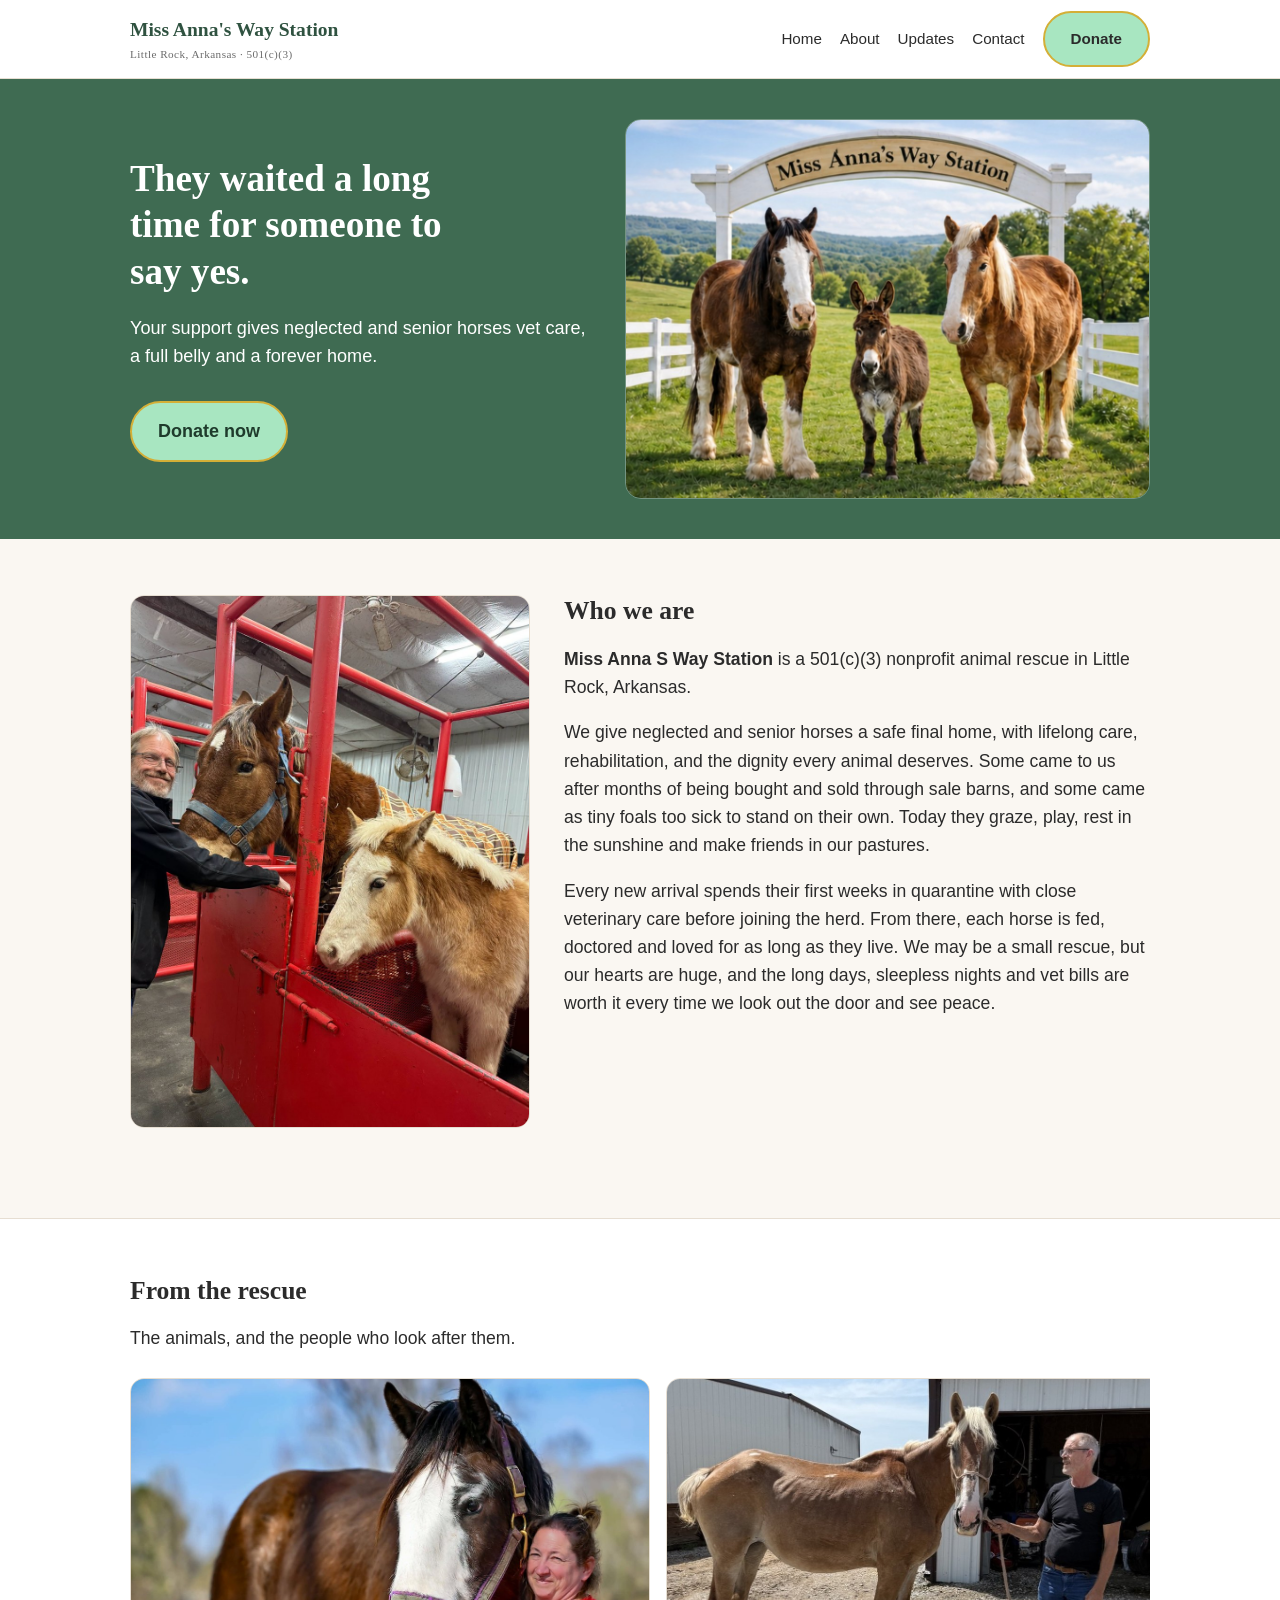
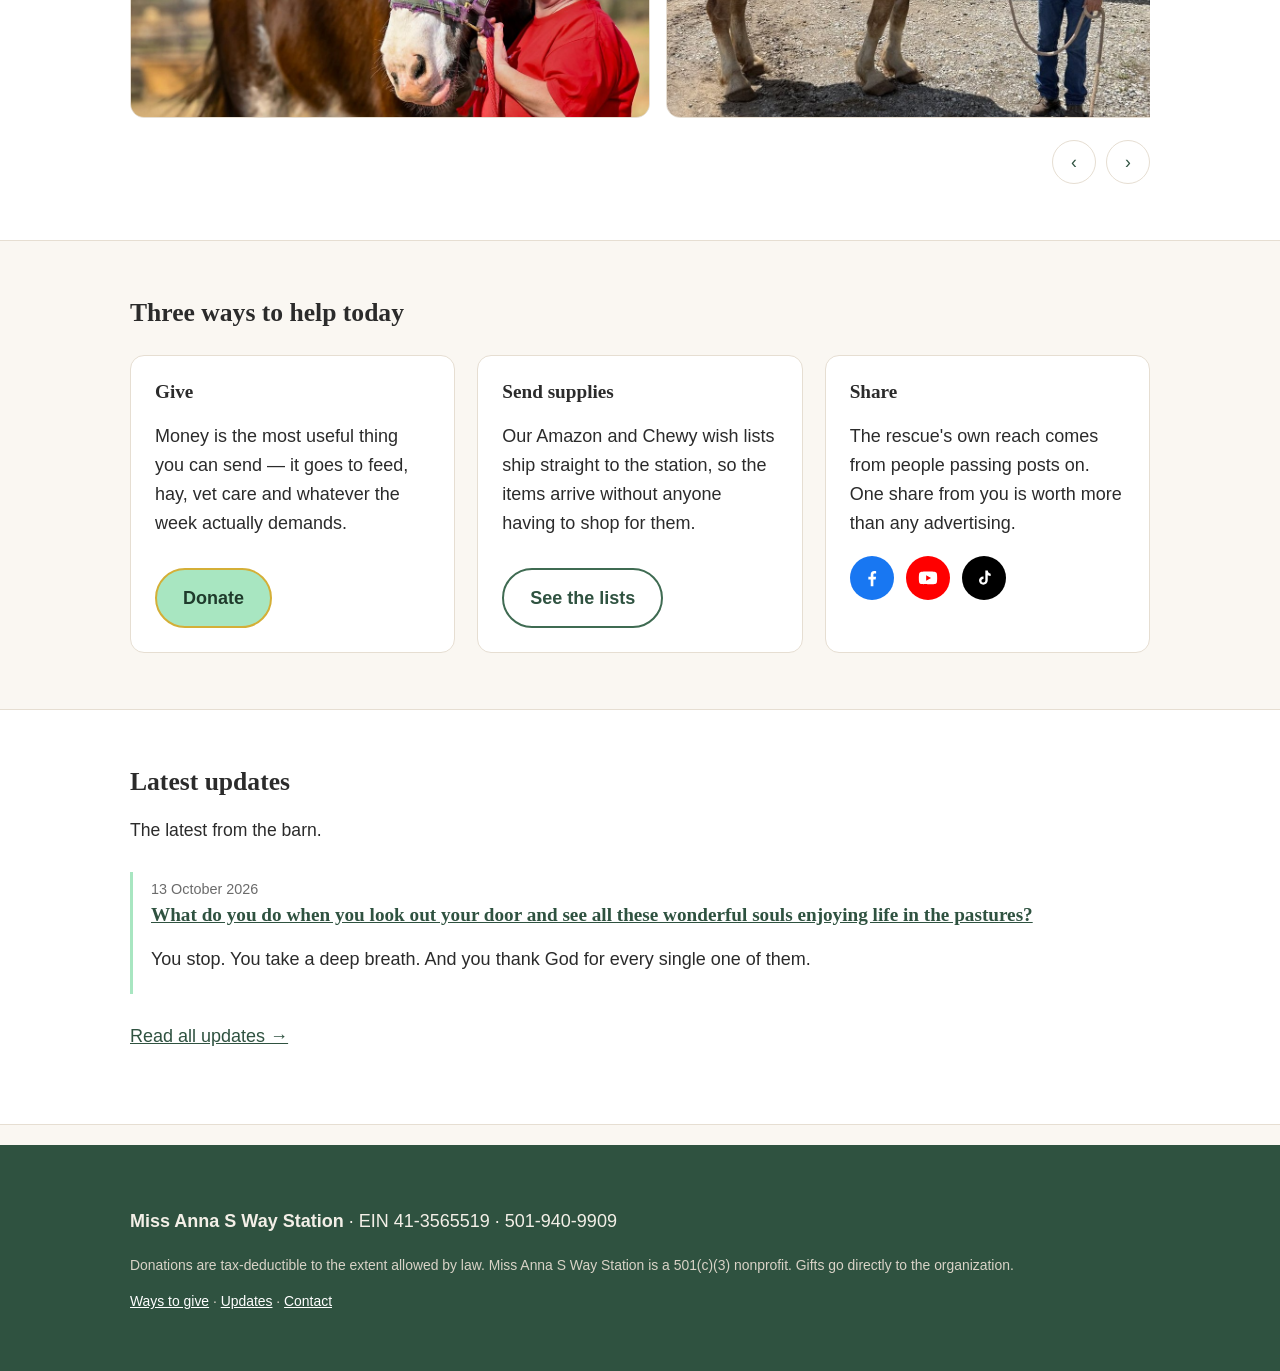
==== commit 3359ee09: "Update contact phone to 501-940-9909" ====
--- a/index.html
+++ b/index.html
@@ -176,7 +176,7 @@
 
 <footer class="site">
   <div class="wrap">
-    <p><strong>Miss Anna S Way Station</strong> &middot; EIN 41-3565519 &middot; 501-209-6282</p>
+    <p><strong>Miss Anna S Way Station</strong> &middot; EIN 41-3565519 &middot; 501-940-9909</p>
     <p class="small">Donations are tax-deductible to the extent allowed by law. Miss Anna S Way Station is a
     501(c)(3) nonprofit. Gifts go directly to the organization.</p>
     <p class="small"><a href="donate.html" target="_blank" rel="noopener">Ways to give</a> &middot;
